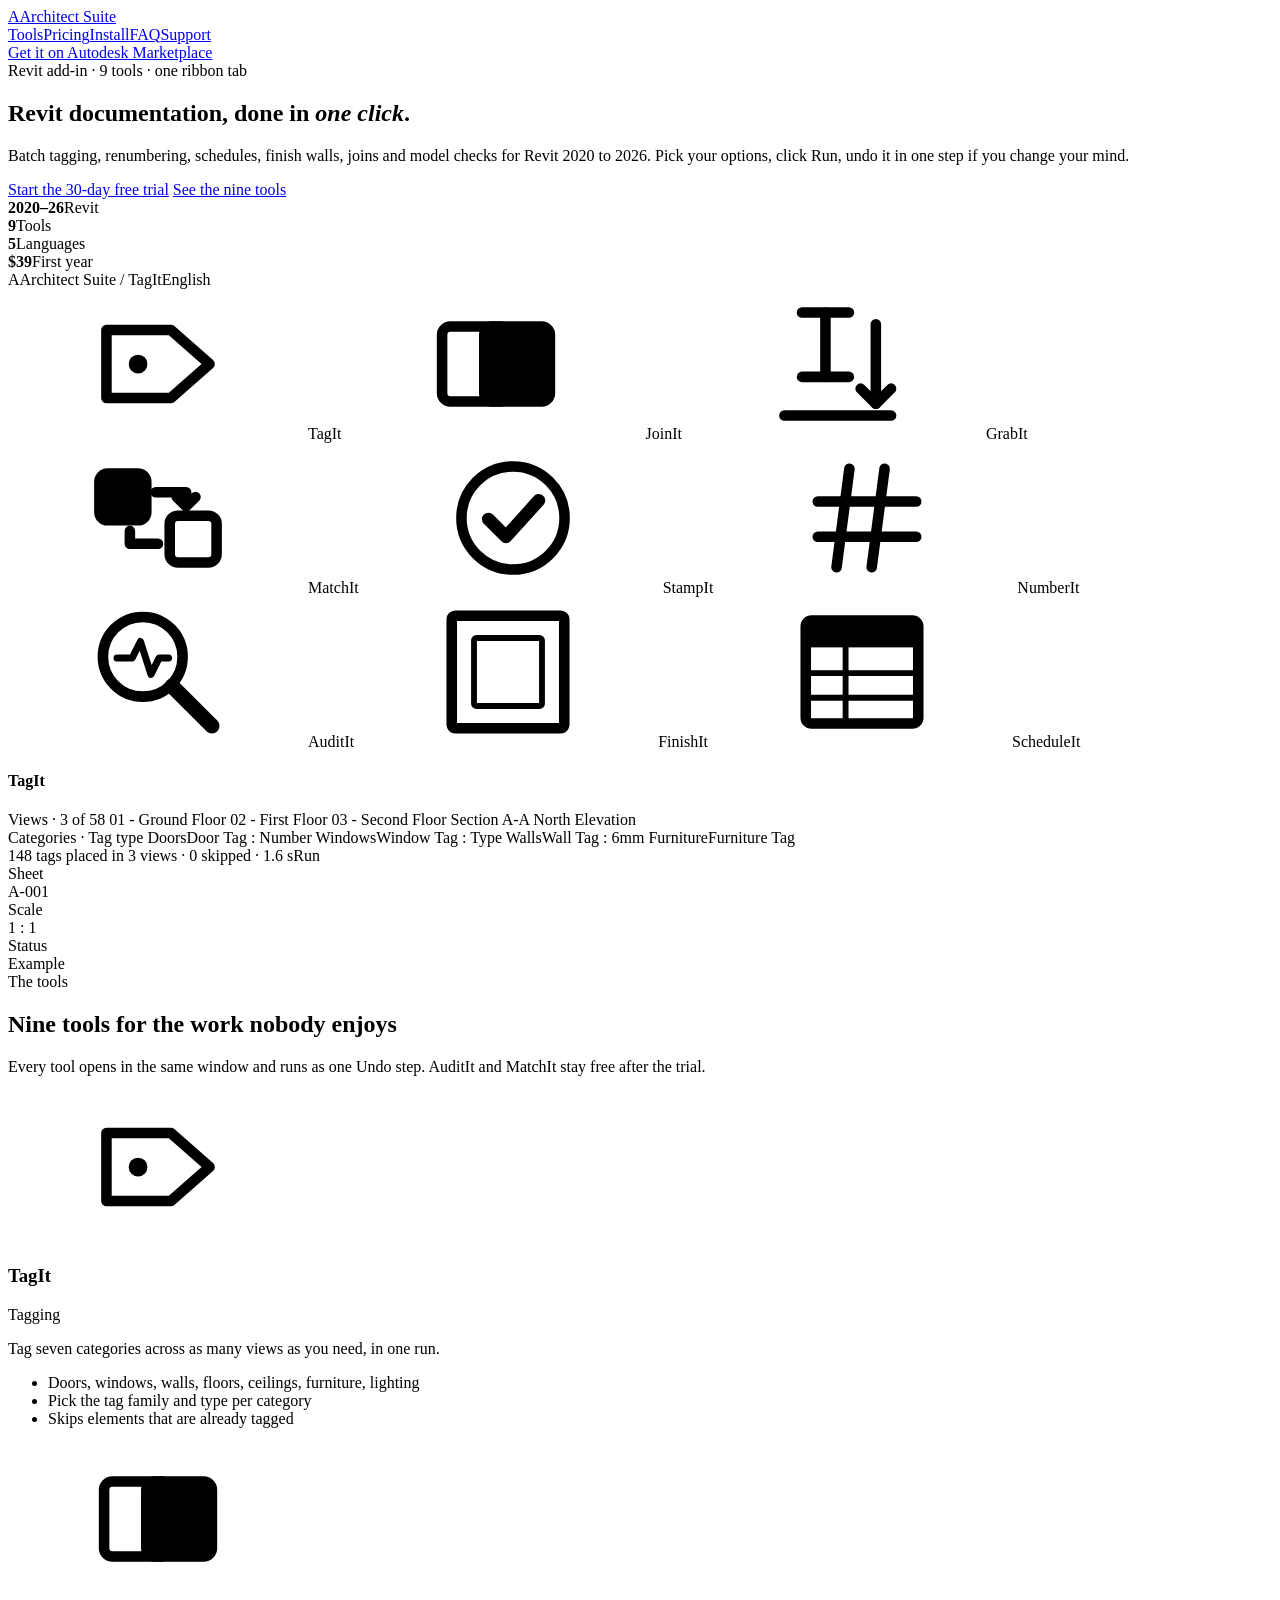
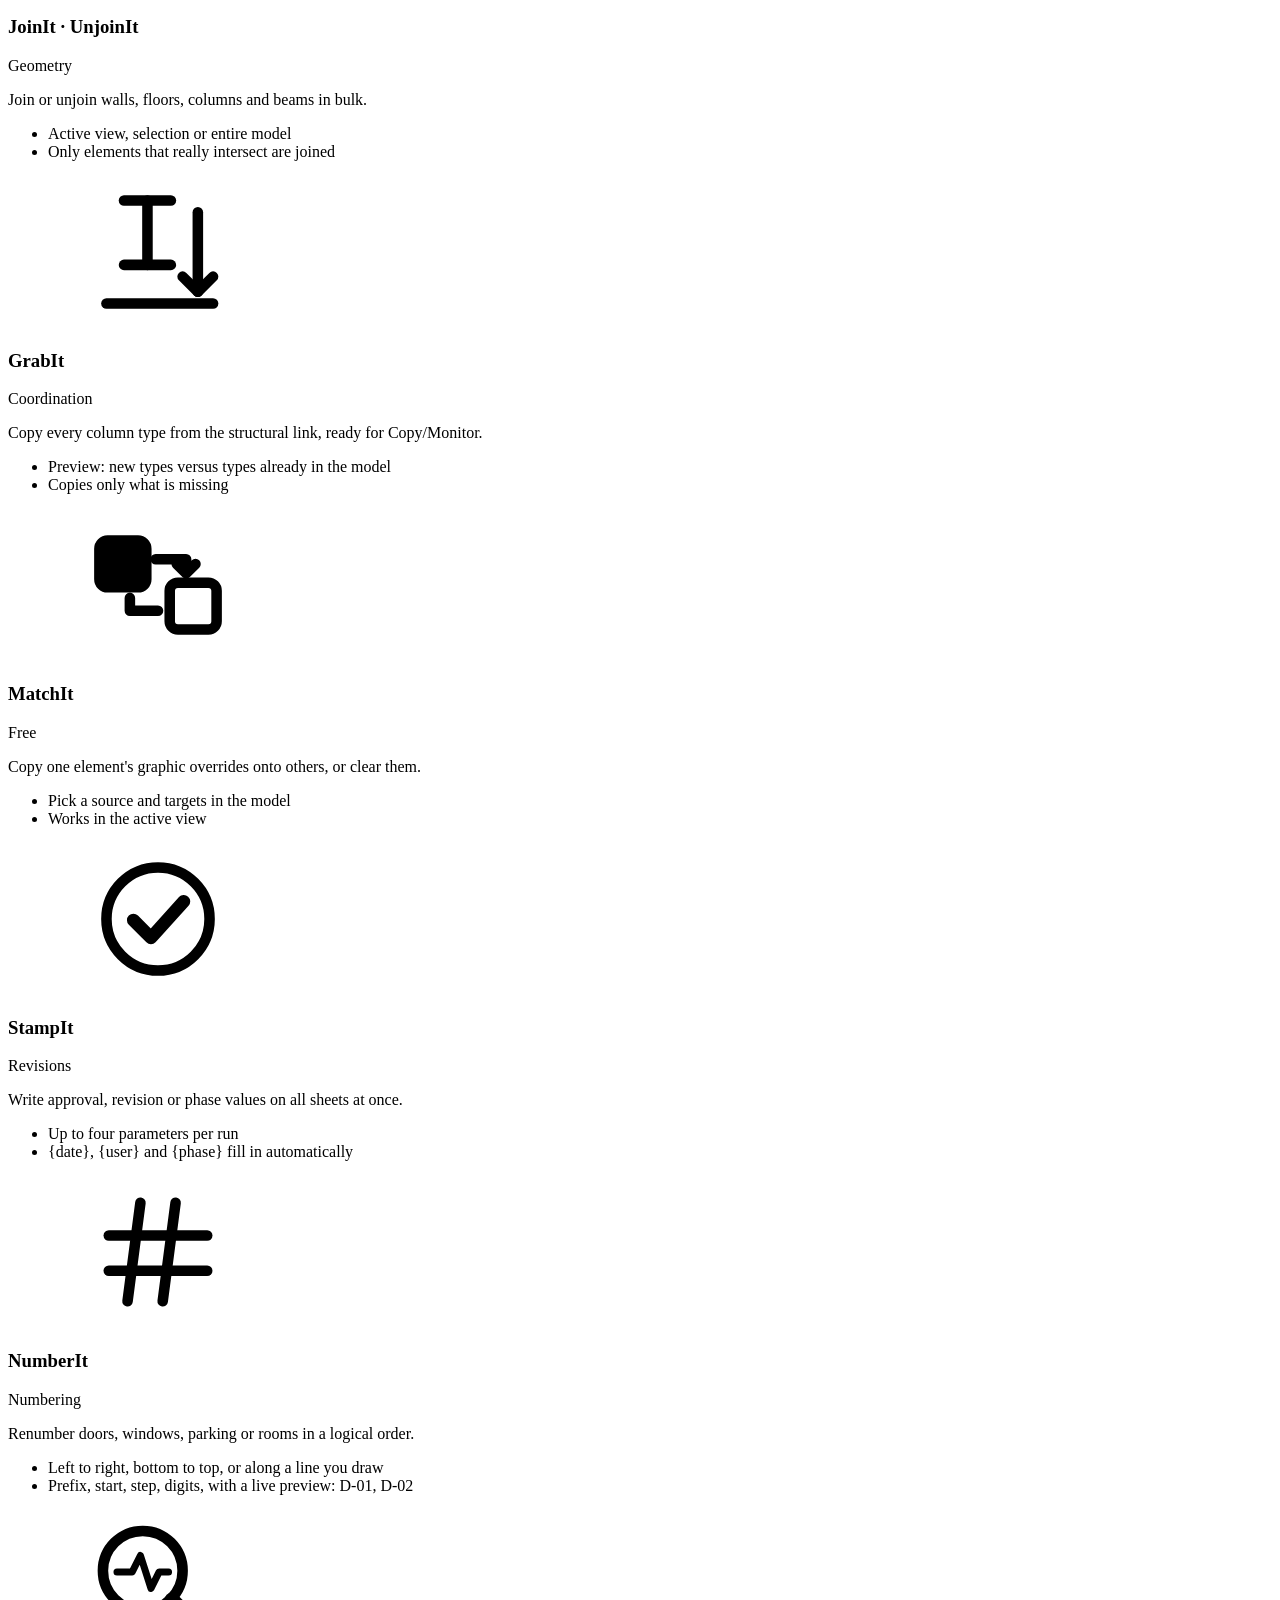
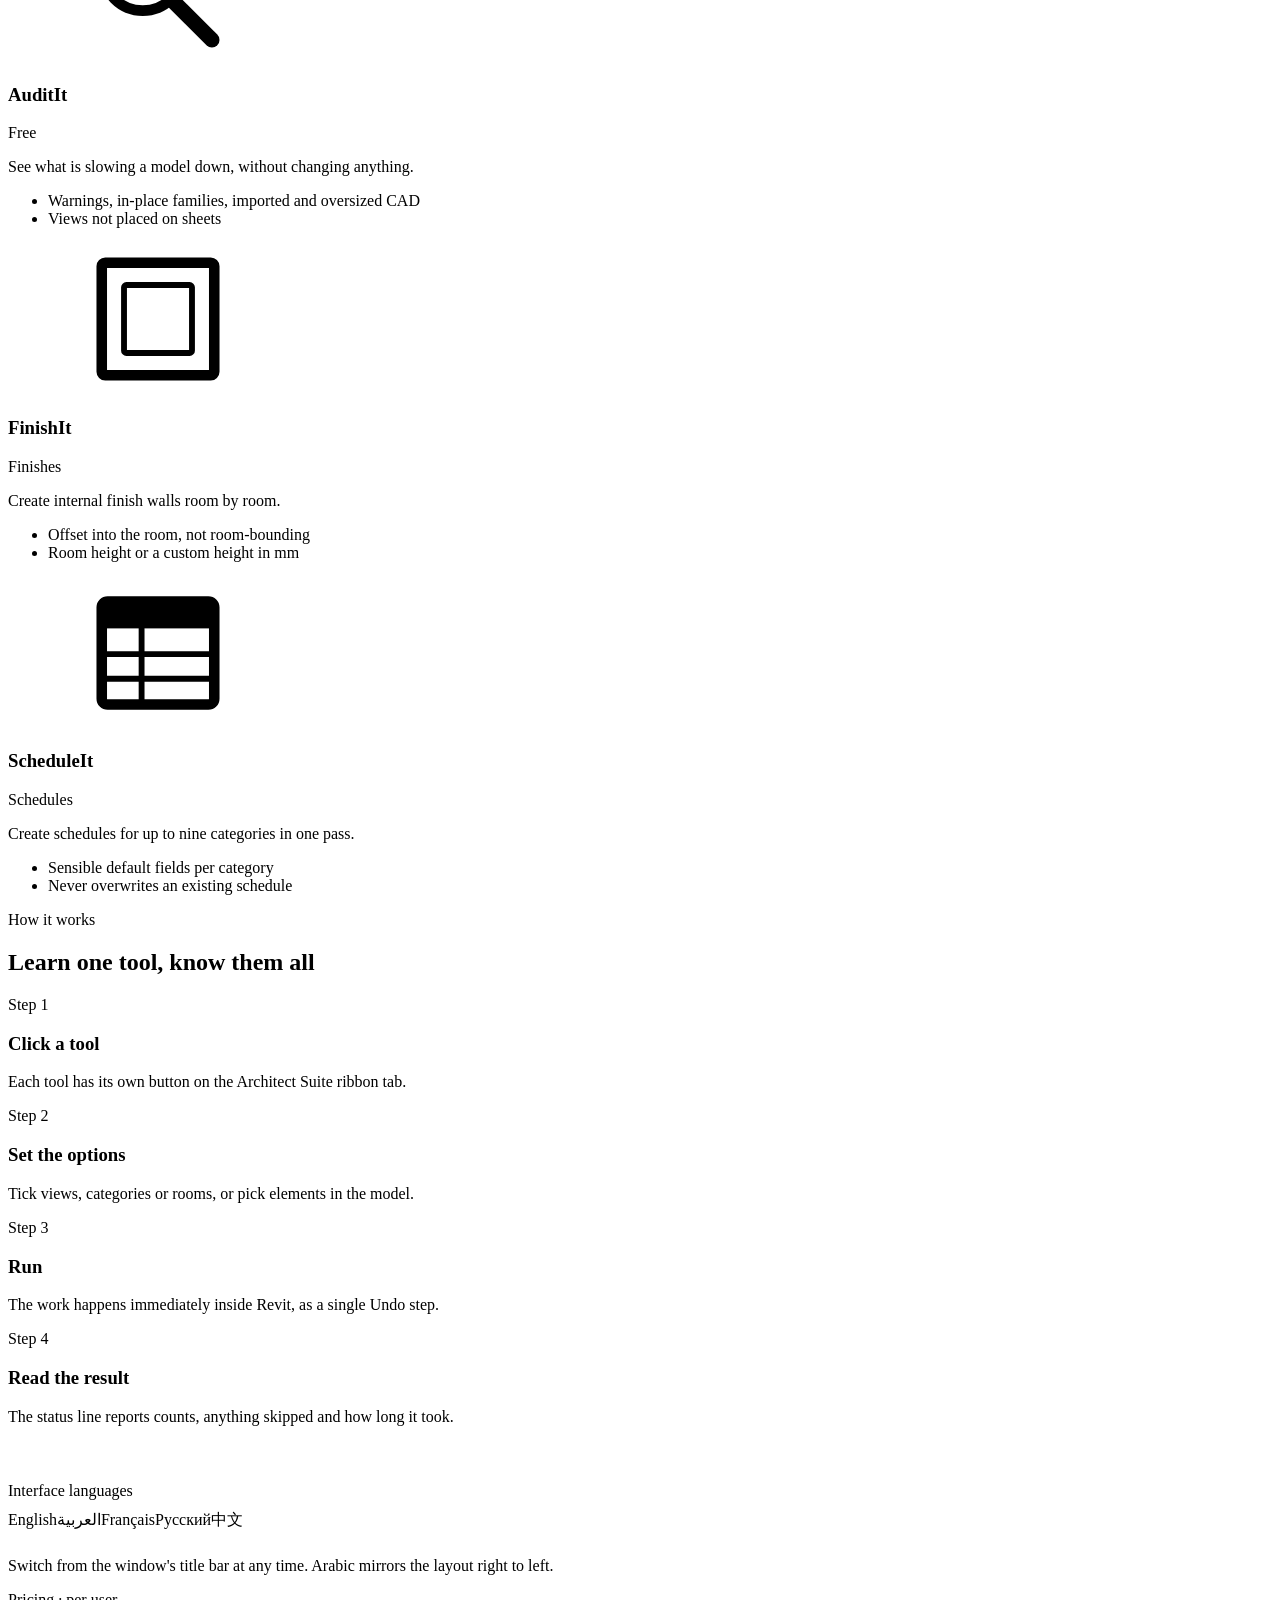
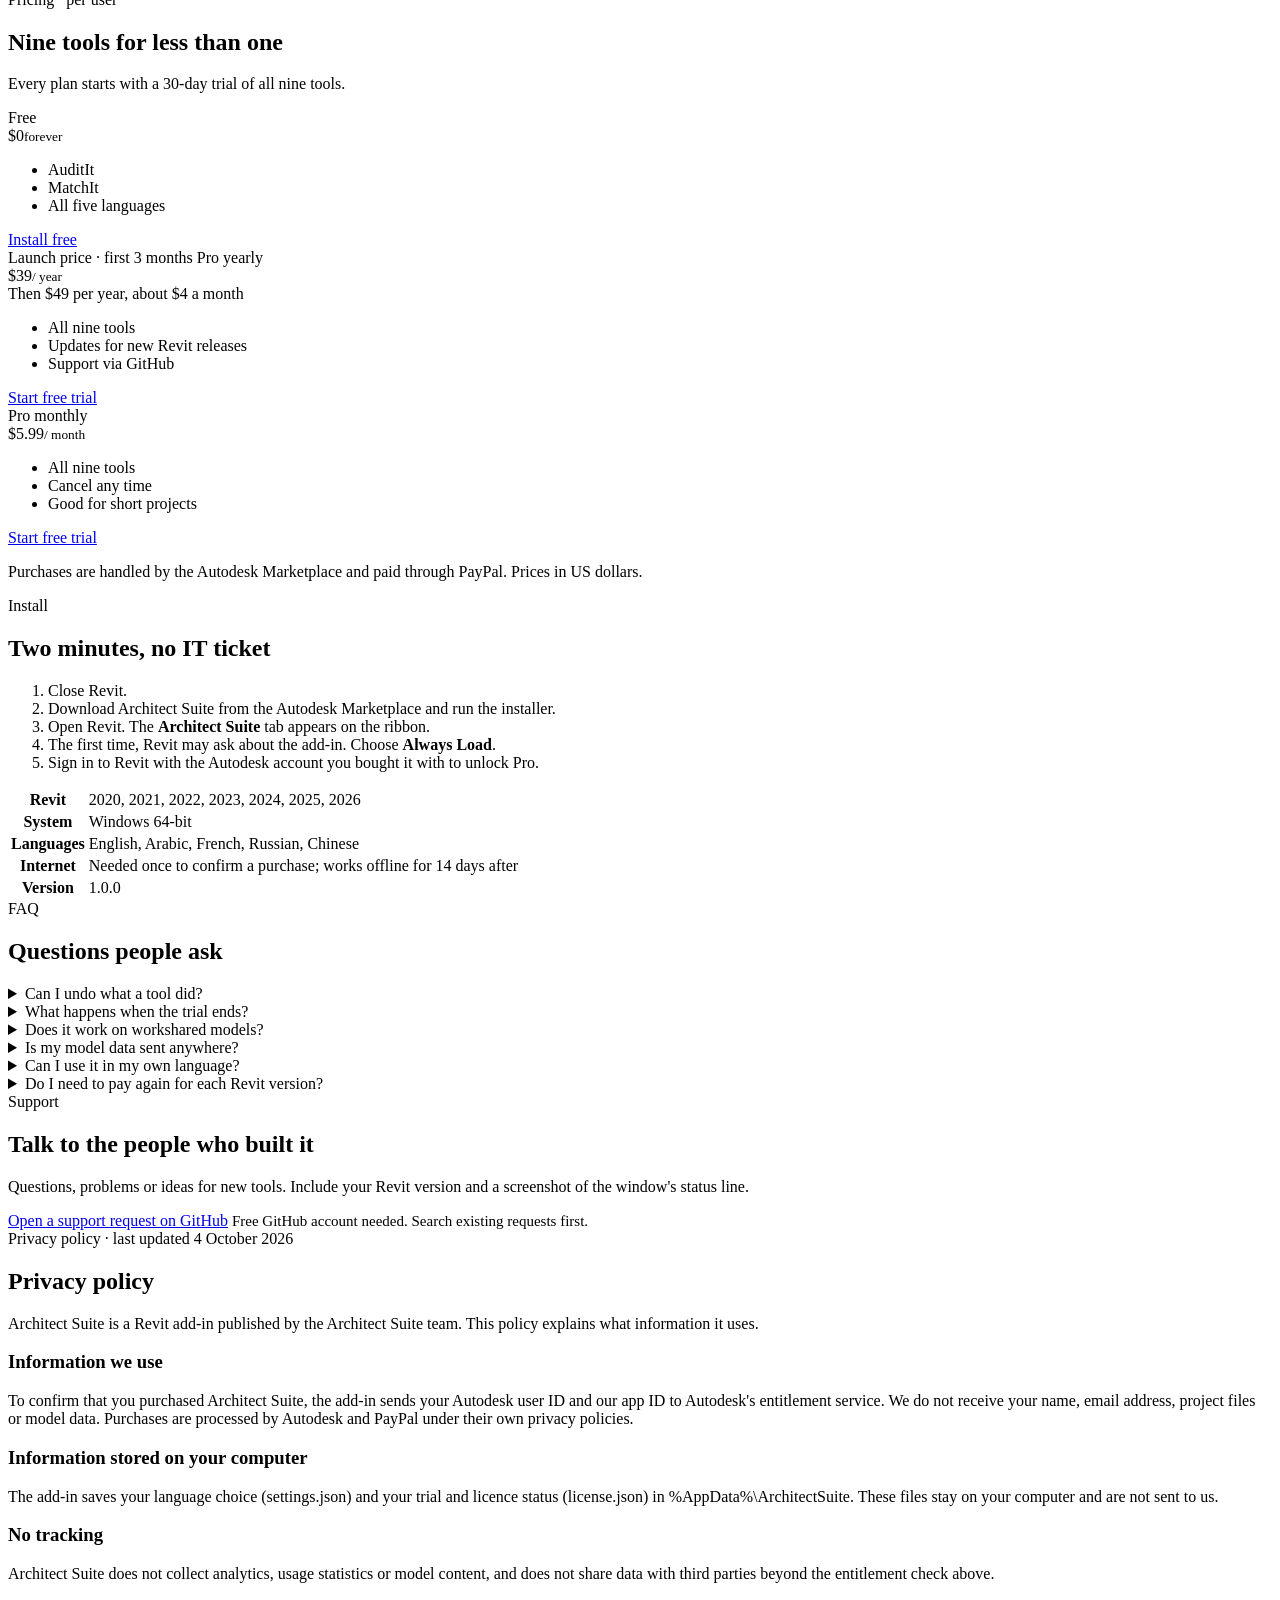
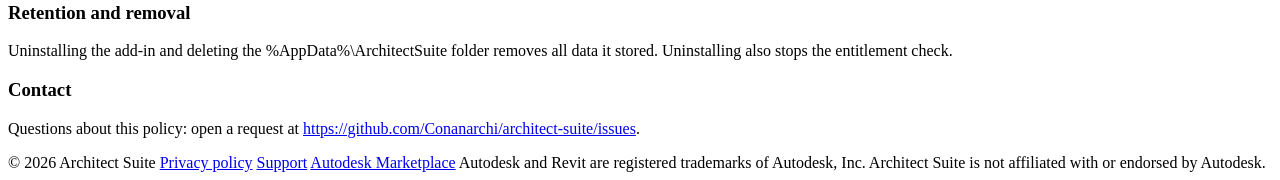
==== index.html @ 528cc403 "Add index.html for Architect Suite landing page This commit adds a new HTML file for the Architect S" ====
<!doctype html>
<html lang="en">
<head>
<meta charset="utf-8">
<meta name="viewport" content="width=device-width, initial-scale=1, viewport-fit=cover">
<meta name="description" content="Architect Suite: nine Revit productivity tools for tagging, numbering, schedules, finish walls, joins and model audit. Revit 2020-2026, five languages.">
<meta property="og:title" content="Architect Suite for Revit">
<meta property="og:description" content="Nine Revit tools, one ribbon tab. 30-day free trial on the Autodesk Marketplace.">
<meta property="og:url" content="https://conanarchi.github.io/architect-suite/">
<title>Architect Suite</title>
<link rel="preconnect" href="https://fonts.googleapis.com">
<link rel="preconnect" href="https://fonts.gstatic.com" crossorigin>
<link rel="stylesheet" href="https://fonts.googleapis.com/css2?family=Archivo:wdth,wght@100..125,500..800&family=Instrument+Sans:wght@400;500;600&family=IBM+Plex+Mono:wght@400;500&display=swap">
<link rel="stylesheet" href="style.css">
</head>
<body>
<svg width="0" height="0" style="position:absolute" aria-hidden="true"><symbol id="i-tagit" viewBox="0 0 256 256" fill="none" stroke="currentColor" stroke-linecap="round" stroke-linejoin="round"><polyline points="40,70 150,70 216,128 150,186 40,186 40,70" stroke-width="18"/><ellipse cx="94" cy="128" rx="16" ry="16" fill="currentColor" stroke="none"/></symbol><symbol id="i-joinit" viewBox="0 0 256 256" fill="none" stroke="currentColor" stroke-linecap="round" stroke-linejoin="round"><rect x="36" y="64" width="112" height="128" rx="14" stroke-width="18"/><rect x="108" y="64" width="112" height="128" rx="14" fill="currentColor" stroke-width="18"/></symbol><symbol id="i-grabit" viewBox="0 0 256 256" fill="none" stroke="currentColor" stroke-linecap="round" stroke-linejoin="round"><polyline points="70,40 150,40" stroke-width="18"/><polyline points="70,150 150,150" stroke-width="18"/><polyline points="110,40 110,150" stroke-width="18"/><polyline points="196,60 196,196" stroke-width="18"/><polyline points="170,170 196,196 222,170" stroke-width="18"/><polyline points="40,216 222,216" stroke-width="18"/></symbol><symbol id="i-matchit" viewBox="0 0 256 256" fill="none" stroke="currentColor" stroke-linecap="round" stroke-linejoin="round"><rect x="28" y="52" width="80" height="80" rx="14" fill="currentColor" stroke-width="18"/><rect x="148" y="124" width="80" height="80" rx="14" stroke-width="18"/><polyline points="80,150 80,172 128,172" stroke-width="18"/><polyline points="124,84 176,84 176,104" stroke-width="18"/><polyline points="160,92 176,108 192,92" stroke-width="18"/></symbol><symbol id="i-stampit" viewBox="0 0 256 256" fill="none" stroke="currentColor" stroke-linecap="round" stroke-linejoin="round"><ellipse cx="128" cy="128" rx="88" ry="88" stroke-width="18"/><polyline points="86,130 116,160 172,98" stroke-width="22"/></symbol><symbol id="i-numberit" viewBox="0 0 256 256" fill="none" stroke="currentColor" stroke-linecap="round" stroke-linejoin="round"><polyline points="98,44 76,212" stroke-width="18"/><polyline points="158,44 136,212" stroke-width="18"/><polyline points="44,100 212,100" stroke-width="18"/><polyline points="44,160 212,160" stroke-width="18"/></symbol><symbol id="i-auditit" viewBox="0 0 256 256" fill="none" stroke="currentColor" stroke-linecap="round" stroke-linejoin="round"><ellipse cx="102" cy="102" rx="68" ry="68" stroke-width="18"/><polyline points="152,152 220,220" stroke-width="26"/><polyline points="58,104 84,104 98,76 116,132 130,104 146,104" stroke-width="12"/></symbol><symbol id="i-finishit" viewBox="0 0 256 256" fill="none" stroke="currentColor" stroke-linecap="round" stroke-linejoin="round"><rect x="32" y="32" width="192" height="192" rx="6" stroke-width="18"/><rect x="70" y="70" width="116" height="116" rx="4" stroke-width="10"/></symbol><symbol id="i-scheduleit" viewBox="0 0 256 256" fill="none" stroke="currentColor" stroke-linecap="round" stroke-linejoin="round"><rect x="32" y="40" width="192" height="176" rx="10" stroke-width="18"/><rect x="32" y="40" width="192" height="46" fill="currentColor" stroke="none"/><polyline points="40,130 216,130" stroke-width="10"/><polyline points="40,172 216,172" stroke-width="10"/><polyline points="100,86 100,210" stroke-width="10"/></symbol></svg>
<header class="top">
  <div class="wrap">
    <a class="brand" href="#top"><span class="mark">A</span>Architect Suite</a>
    <nav class="links" aria-label="Sections">
      <a href="#tools">Tools</a><a href="#pricing">Pricing</a><a href="#install">Install</a><a href="#faq">FAQ</a><a href="#support">Support</a>
    </nav>
    <a class="btn primary small" href="https://marketplace.autodesk.com/" target="_blank" rel="noopener">Get it on Autodesk Marketplace</a>
  </div>
</header>
<main class="wrap" id="top">
  <section class="hero">
    <div class="hero-grid">
      <div class="copy">
        <span class="label">Revit add-in · 9 tools · one ribbon tab</span>
        <h1>Revit documentation, done in <em>one click</em>.</h1>
        <p class="lead">Batch tagging, renumbering, schedules, finish walls, joins and model checks for Revit 2020 to 2026. Pick your options, click Run, undo it in one step if you change your mind.</p>
        <div class="cta-row">
          <a class="btn primary" href="https://marketplace.autodesk.com/" target="_blank" rel="noopener">Start the 30-day free trial</a>
          <a class="btn" href="#tools">See the nine tools</a>
        </div>
        <div class="specs" aria-label="At a glance">
          <div><b>2020–26</b><span class="label">Revit</span></div>
          <div><b>9</b><span class="label">Tools</span></div>
          <div><b>5</b><span class="label">Languages</span></div>
          <div><b>$39</b><span class="label">First year</span></div>
        </div>
      </div>
      <div class="mock-frame" aria-label="The Architect Suite window, showing TagIt">
        <div class="mock" role="img" aria-label="Architect Suite window with TagIt open: views and categories ticked, tag types chosen, Run button">
          <div class="bar"><span class="m">A</span>Architect Suite <span class="crumb">/ TagIt</span><span class="lang">English</span></div>
          <div class="body">
            <div class="side">
              <span class="on"><svg class="ic" aria-hidden="true"><use href="#i-tagit"/></svg>TagIt</span>
              <span><svg class="ic" aria-hidden="true"><use href="#i-joinit"/></svg>JoinIt</span>
              <span><svg class="ic" aria-hidden="true"><use href="#i-grabit"/></svg>GrabIt</span>
              <span><svg class="ic" aria-hidden="true"><use href="#i-matchit"/></svg>MatchIt</span>
              <span><svg class="ic" aria-hidden="true"><use href="#i-stampit"/></svg>StampIt</span>
              <span><svg class="ic" aria-hidden="true"><use href="#i-numberit"/></svg>NumberIt</span>
              <span><svg class="ic" aria-hidden="true"><use href="#i-auditit"/></svg>AuditIt</span>
              <span><svg class="ic" aria-hidden="true"><use href="#i-finishit"/></svg>FinishIt</span>
              <span><svg class="ic" aria-hidden="true"><use href="#i-scheduleit"/></svg>ScheduleIt</span>
            </div>
            <div class="page">
              <h4>TagIt</h4>
              <div class="cols">
                <div class="card">
                  <span class="label">Views · 3 of 58</span>
                  <span class="cb"><i class="x"></i>01 - Ground Floor</span>
                  <span class="cb"><i class="x"></i>02 - First Floor</span>
                  <span class="cb"><i class="x"></i>03 - Second Floor</span>
                  <span class="cb"><i></i>Section A-A</span>
                  <span class="cb"><i></i>North Elevation</span>
                </div>
                <div class="card">
                  <span class="label">Categories · Tag type</span>
                  <span class="cb"><i class="x"></i>Doors<span class="dd">Door Tag : Number</span></span>
                  <span class="cb"><i class="x"></i>Windows<span class="dd">Window Tag : Type</span></span>
                  <span class="cb"><i></i>Walls<span class="dd">Wall Tag : 6mm</span></span>
                  <span class="cb"><i></i>Furniture<span class="dd">Furniture Tag</span></span>
                </div>
              </div>
            </div>
          </div>
          <div class="foot"><span class="dot"></span>148 tags placed in 3 views · 0 skipped · 1.6 s<span class="run">Run</span></div>
        </div>
        <div class="titleblock" aria-hidden="true">
          <div>Sheet</div><div>A-001</div>
          <div>Scale</div><div>1 : 1</div>
          <div>Status</div><div>Example</div>
        </div>
      </div>
    </div>
  </section>
  <section id="tools">
    <div class="sec-head">
      <span class="label">The tools</span>
      <h2>Nine tools for the work nobody enjoys</h2>
      <p class="lead">Every tool opens in the same window and runs as one Undo step. AuditIt and MatchIt stay free after the trial.</p>
    </div>
    <div class="tools">
      <article class="tool"><div class="head"><svg class="ic" aria-hidden="true"><use href="#i-tagit"/></svg><h3>TagIt</h3><span class="tag">Tagging</span></div>
        <p>Tag seven categories across as many views as you need, in one run.</p>
        <ul><li>Doors, windows, walls, floors, ceilings, furniture, lighting</li><li>Pick the tag family and type per category</li><li>Skips elements that are already tagged</li></ul></article>
      <article class="tool"><div class="head"><svg class="ic" aria-hidden="true"><use href="#i-joinit"/></svg><h3>JoinIt · UnjoinIt</h3><span class="tag">Geometry</span></div>
        <p>Join or unjoin walls, floors, columns and beams in bulk.</p>
        <ul><li>Active view, selection or entire model</li><li>Only elements that really intersect are joined</li></ul></article>
      <article class="tool"><div class="head"><svg class="ic" aria-hidden="true"><use href="#i-grabit"/></svg><h3>GrabIt</h3><span class="tag">Coordination</span></div>
        <p>Copy every column type from the structural link, ready for Copy/Monitor.</p>
        <ul><li>Preview: new types versus types already in the model</li><li>Copies only what is missing</li></ul></article>
      <article class="tool"><div class="head"><svg class="ic" aria-hidden="true"><use href="#i-matchit"/></svg><h3>MatchIt</h3><span class="tag free">Free</span></div>
        <p>Copy one element's graphic overrides onto others, or clear them.</p>
        <ul><li>Pick a source and targets in the model</li><li>Works in the active view</li></ul></article>
      <article class="tool"><div class="head"><svg class="ic" aria-hidden="true"><use href="#i-stampit"/></svg><h3>StampIt</h3><span class="tag">Revisions</span></div>
        <p>Write approval, revision or phase values on all sheets at once.</p>
        <ul><li>Up to four parameters per run</li><li>{date}, {user} and {phase} fill in automatically</li></ul></article>
      <article class="tool"><div class="head"><svg class="ic" aria-hidden="true"><use href="#i-numberit"/></svg><h3>NumberIt</h3><span class="tag">Numbering</span></div>
        <p>Renumber doors, windows, parking or rooms in a logical order.</p>
        <ul><li>Left to right, bottom to top, or along a line you draw</li><li>Prefix, start, step, digits, with a live preview: D-01, D-02</li></ul></article>
      <article class="tool"><div class="head"><svg class="ic" aria-hidden="true"><use href="#i-auditit"/></svg><h3>AuditIt</h3><span class="tag free">Free</span></div>
        <p>See what is slowing a model down, without changing anything.</p>
        <ul><li>Warnings, in-place families, imported and oversized CAD</li><li>Views not placed on sheets</li></ul></article>
      <article class="tool"><div class="head"><svg class="ic" aria-hidden="true"><use href="#i-finishit"/></svg><h3>FinishIt</h3><span class="tag">Finishes</span></div>
        <p>Create internal finish walls room by room.</p>
        <ul><li>Offset into the room, not room-bounding</li><li>Room height or a custom height in mm</li></ul></article>
      <article class="tool"><div class="head"><svg class="ic" aria-hidden="true"><use href="#i-scheduleit"/></svg><h3>ScheduleIt</h3><span class="tag">Schedules</span></div>
        <p>Create schedules for up to nine categories in one pass.</p>
        <ul><li>Sensible default fields per category</li><li>Never overwrites an existing schedule</li></ul></article>
    </div>
  </section>
  <section id="how">
    <div class="sec-head">
      <span class="label">How it works</span>
      <h2>Learn one tool, know them all</h2>
    </div>
    <div class="steps">
      <div class="step"><span class="n">Step 1</span><h3>Click a tool</h3><p>Each tool has its own button on the Architect Suite ribbon tab.</p></div>
      <div class="step"><span class="n">Step 2</span><h3>Set the options</h3><p>Tick views, categories or rooms, or pick elements in the model.</p></div>
      <div class="step"><span class="n">Step 3</span><h3>Run</h3><p>The work happens immediately inside Revit, as a single Undo step.</p></div>
      <div class="step"><span class="n">Step 4</span><h3>Read the result</h3><p>The status line reports counts, anything skipped and how long it took.</p></div>
    </div>
    <div style="margin-top:56px;display:flex;flex-direction:column;gap:10px">
      <span class="label">Interface languages</span>
      <div class="langs"><span>English</span><span lang="ar">العربية</span><span lang="fr">Français</span><span lang="ru">Русский</span><span lang="zh">中文</span></div>
      <p class="lead" style="font-size:16px">Switch from the window's title bar at any time. Arabic mirrors the layout right to left.</p>
    </div>
  </section>
  <section id="pricing">
    <div class="sec-head">
      <span class="label">Pricing · per user</span>
      <h2>Nine tools for less than one</h2>
      <p class="lead">Every plan starts with a 30-day trial of all nine tools.</p>
    </div>
    <div class="plans">
      <div class="plan">
        <span class="label">Free</span>
        <div class="price">$0<small>forever</small></div>
        <ul><li>AuditIt</li><li>MatchIt</li><li>All five languages</li></ul>
        <a class="btn" href="https://marketplace.autodesk.com/" target="_blank" rel="noopener">Install free</a>
      </div>
      <div class="plan best">
        <span class="pill">Launch price · first 3 months</span>
        <span class="label">Pro yearly</span>
        <div class="price">$39<small>/ year</small></div>
        <span class="was">Then $49 per year, about $4 a month</span>
        <ul><li>All nine tools</li><li>Updates for new Revit releases</li><li>Support via GitHub</li></ul>
        <a class="btn primary" href="https://marketplace.autodesk.com/" target="_blank" rel="noopener">Start free trial</a>
      </div>
      <div class="plan">
        <span class="label">Pro monthly</span>
        <div class="price">$5.99<small>/ month</small></div>
        <ul><li>All nine tools</li><li>Cancel any time</li><li>Good for short projects</li></ul>
        <a class="btn" href="https://marketplace.autodesk.com/" target="_blank" rel="noopener">Start free trial</a>
      </div>
    </div>
    <p class="trialnote">Purchases are handled by the Autodesk Marketplace and paid through PayPal. Prices in US dollars.</p>
  </section>
  <section id="install">
    <div class="sec-head">
      <span class="label">Install</span>
      <h2>Two minutes, no IT ticket</h2>
    </div>
    <div class="install">
      <ol>
        <li>Close Revit.</li>
        <li>Download Architect Suite from the Autodesk Marketplace and run the installer.</li>
        <li>Open Revit. The <b>Architect Suite</b> tab appears on the ribbon.</li>
        <li>The first time, Revit may ask about the add-in. Choose <b>Always Load</b>.</li>
        <li>Sign in to Revit with the Autodesk account you bought it with to unlock Pro.</li>
      </ol>
      <div class="req">
        <table>
          <tr><th>Revit</th><td>2020, 2021, 2022, 2023, 2024, 2025, 2026</td></tr>
          <tr><th>System</th><td>Windows 64-bit</td></tr>
          <tr><th>Languages</th><td>English, Arabic, French, Russian, Chinese</td></tr>
          <tr><th>Internet</th><td>Needed once to confirm a purchase; works offline for 14 days after</td></tr>
          <tr><th>Version</th><td>1.0.0</td></tr>
        </table>
      </div>
    </div>
  </section>
  <section id="faq">
    <div class="sec-head">
      <span class="label">FAQ</span>
      <h2>Questions people ask</h2>
    </div>
    <div class="faq">
      <details><summary>Can I undo what a tool did?</summary><p>Yes. Every run is a single Revit Undo step, named after the tool. Press Ctrl+Z once to revert the whole run.</p></details>
      <details><summary>What happens when the trial ends?</summary><p>AuditIt and MatchIt keep working for free. The other seven tools show a short message with a link to buy Pro. Nothing in your models is affected.</p></details>
      <details><summary>Does it work on workshared models?</summary><p>Yes, like any other edit. Make sure the elements are not borrowed by someone else, then sync as usual.</p></details>
      <details><summary>Is my model data sent anywhere?</summary><p>No. The only thing sent is your Autodesk user ID, to Autodesk, to confirm your purchase. See the <a href="privacy.html">privacy policy</a>.</p></details>
      <details><summary>Can I use it in my own language?</summary><p>The interface is available in English, Arabic, French, Russian and Chinese. It works with any Revit interface language.</p></details>
      <details><summary>Do I need to pay again for each Revit version?</summary><p>No. One licence covers every supported Revit version on your computer, including new releases while your subscription is active.</p></details>
    </div>
  </section>
  <section id="support">
    <div class="sec-head">
      <span class="label">Support</span>
      <h2>Talk to the people who built it</h2>
      <p class="lead">Questions, problems or ideas for new tools. Include your Revit version and a screenshot of the window's status line.</p>
    </div>
    <div class="support">
      <a class="btn primary" href="https://github.com/Conanarchi/architect-suite/issues" target="_blank" rel="noopener">Open a support request on GitHub</a>
      <span class="lead" style="font-size:15px">Free GitHub account needed. Search existing requests first.</span>
    </div>
  </section>
  <section id="privacy">
    <div class="sec-head">
      <span class="label">Privacy policy · last updated 4 October 2026</span>
      <h2>Privacy policy</h2>
    </div>
    <div class="policy">
      <p>Architect Suite is a Revit add-in published by the Architect Suite team. This policy explains what information it uses.</p>
      <h3>Information we use</h3>
      <p>To confirm that you purchased Architect Suite, the add-in sends your Autodesk user ID and our app ID to Autodesk's entitlement service. We do not receive your name, email address, project files or model data. Purchases are processed by Autodesk and PayPal under their own privacy policies.</p>
      <h3>Information stored on your computer</h3>
      <p>The add-in saves your language choice (settings.json) and your trial and licence status (license.json) in %AppData%\ArchitectSuite. These files stay on your computer and are not sent to us.</p>
      <h3>No tracking</h3>
      <p>Architect Suite does not collect analytics, usage statistics or model content, and does not share data with third parties beyond the entitlement check above.</p>
      <h3>Retention and removal</h3>
      <p>Uninstalling the add-in and deleting the %AppData%\ArchitectSuite folder removes all data it stored. Uninstalling also stops the entitlement check.</p>
      <h3>Contact</h3>
      <p>Questions about this policy: open a request at <a href="https://github.com/Conanarchi/architect-suite/issues">https://github.com/Conanarchi/architect-suite/issues</a>.</p>
    </div>
  </section>
</main>
<footer>
  <div class="wrap">
    <span>© 2026 Architect Suite</span>
    <a href="privacy.html">Privacy policy</a>
    <a href="#support">Support</a>
    <a href="https://marketplace.autodesk.com/" target="_blank" rel="noopener">Autodesk Marketplace</a>
    <span class="tm">Autodesk and Revit are registered trademarks of Autodesk, Inc. Architect Suite is not affiliated with or endorsed by Autodesk.</span>
  </div>
</footer>
</body>
</html>
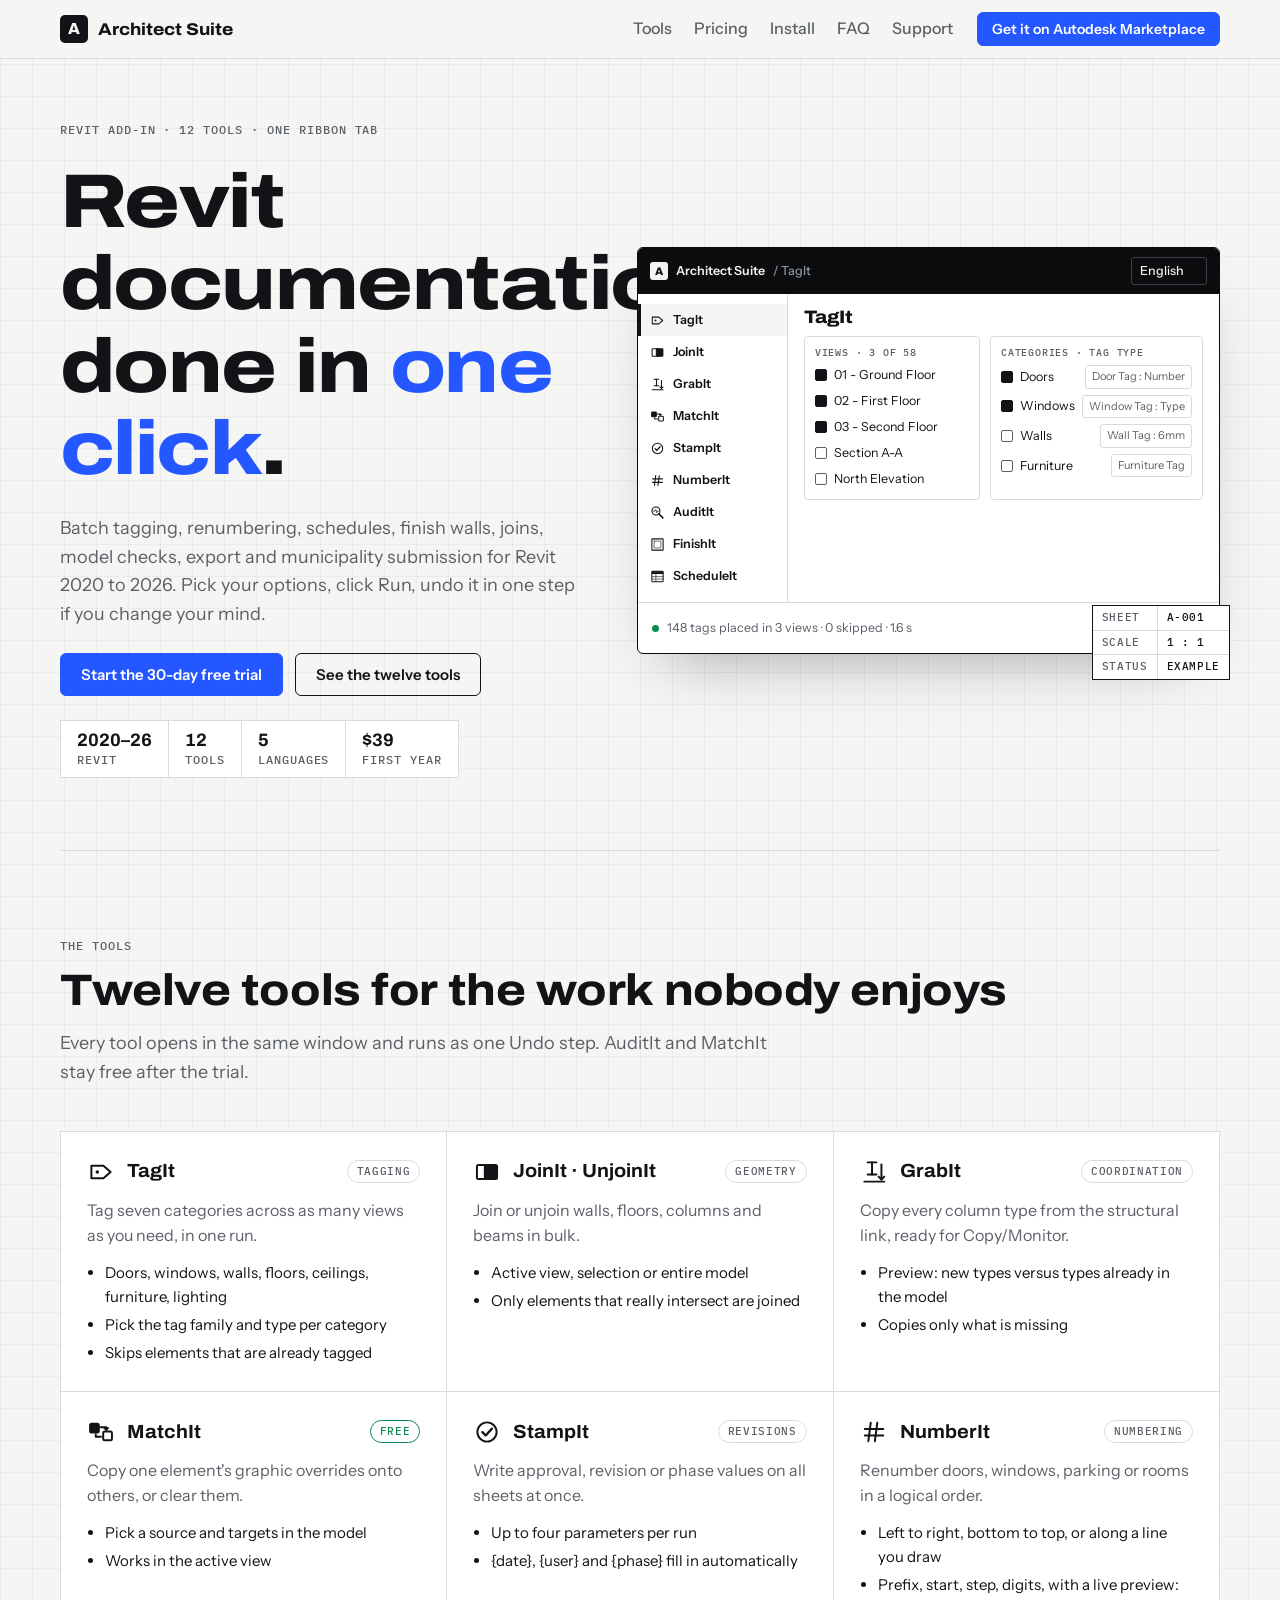
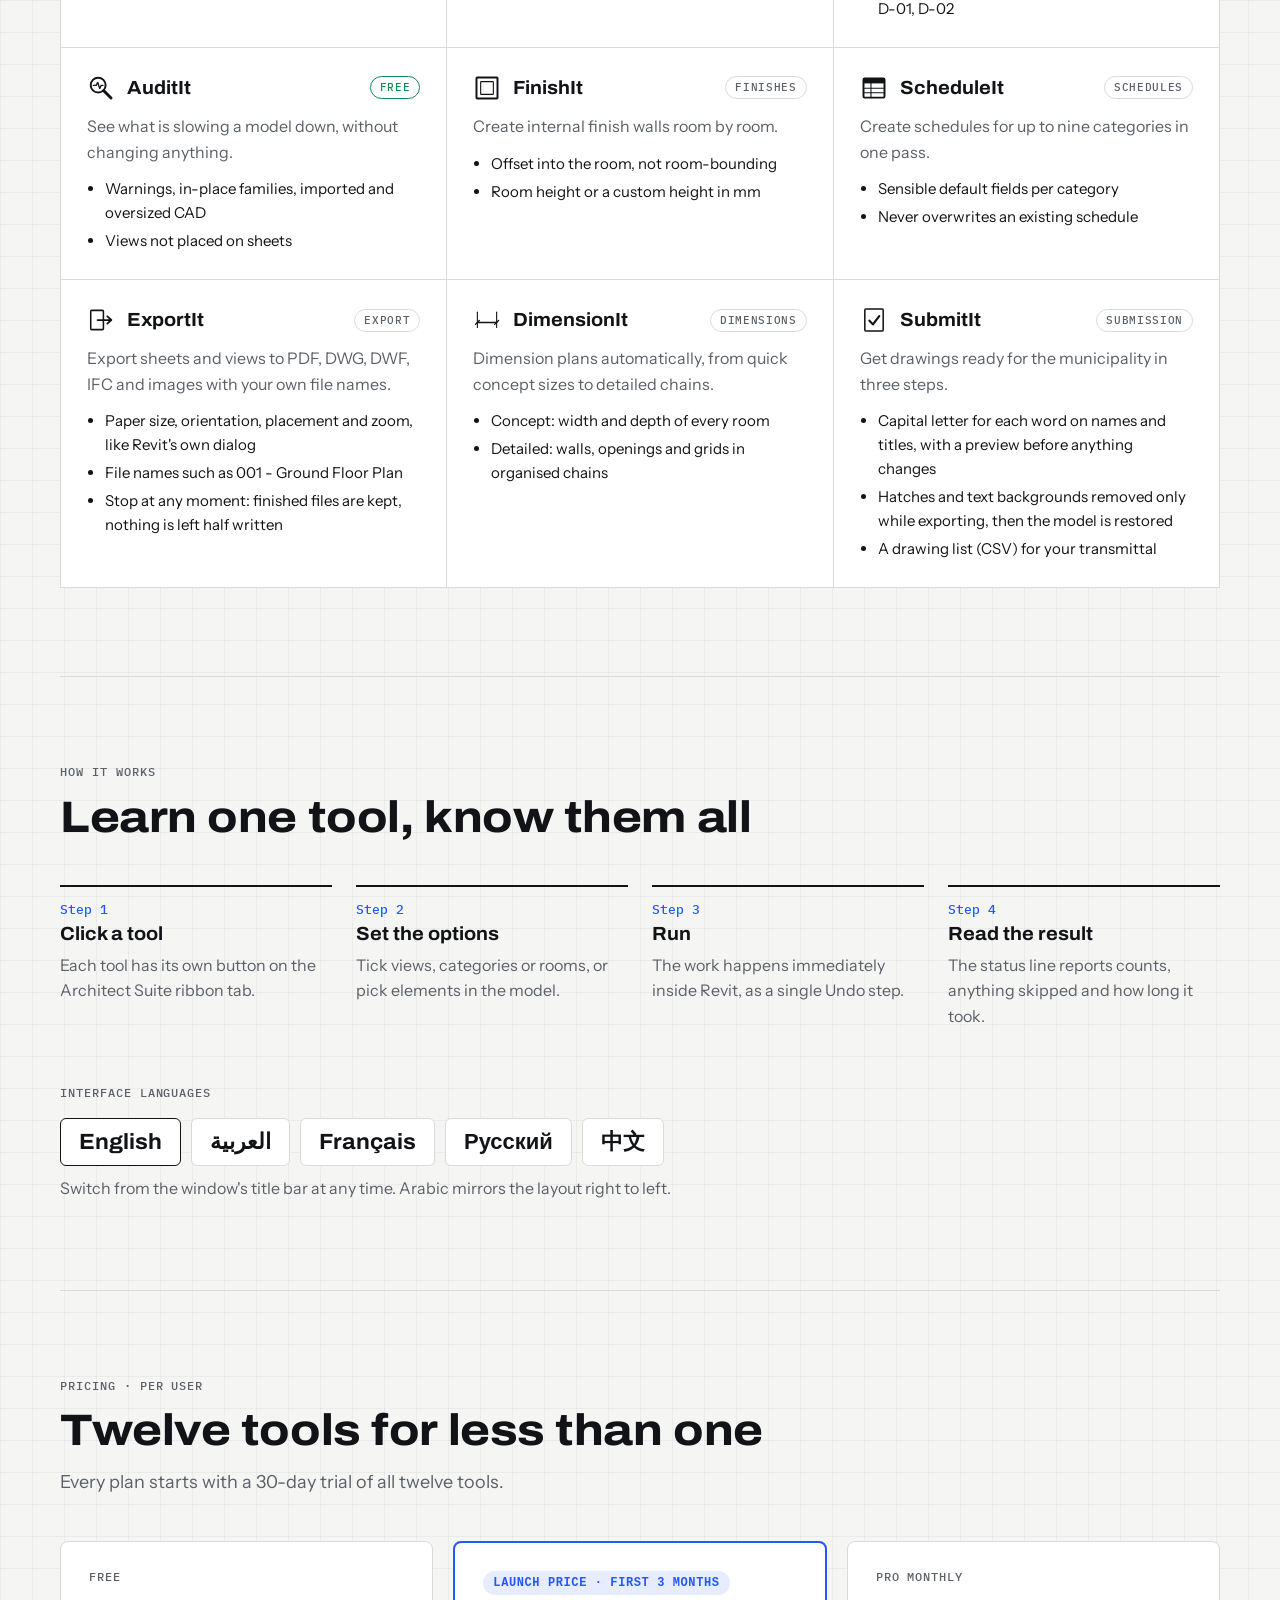
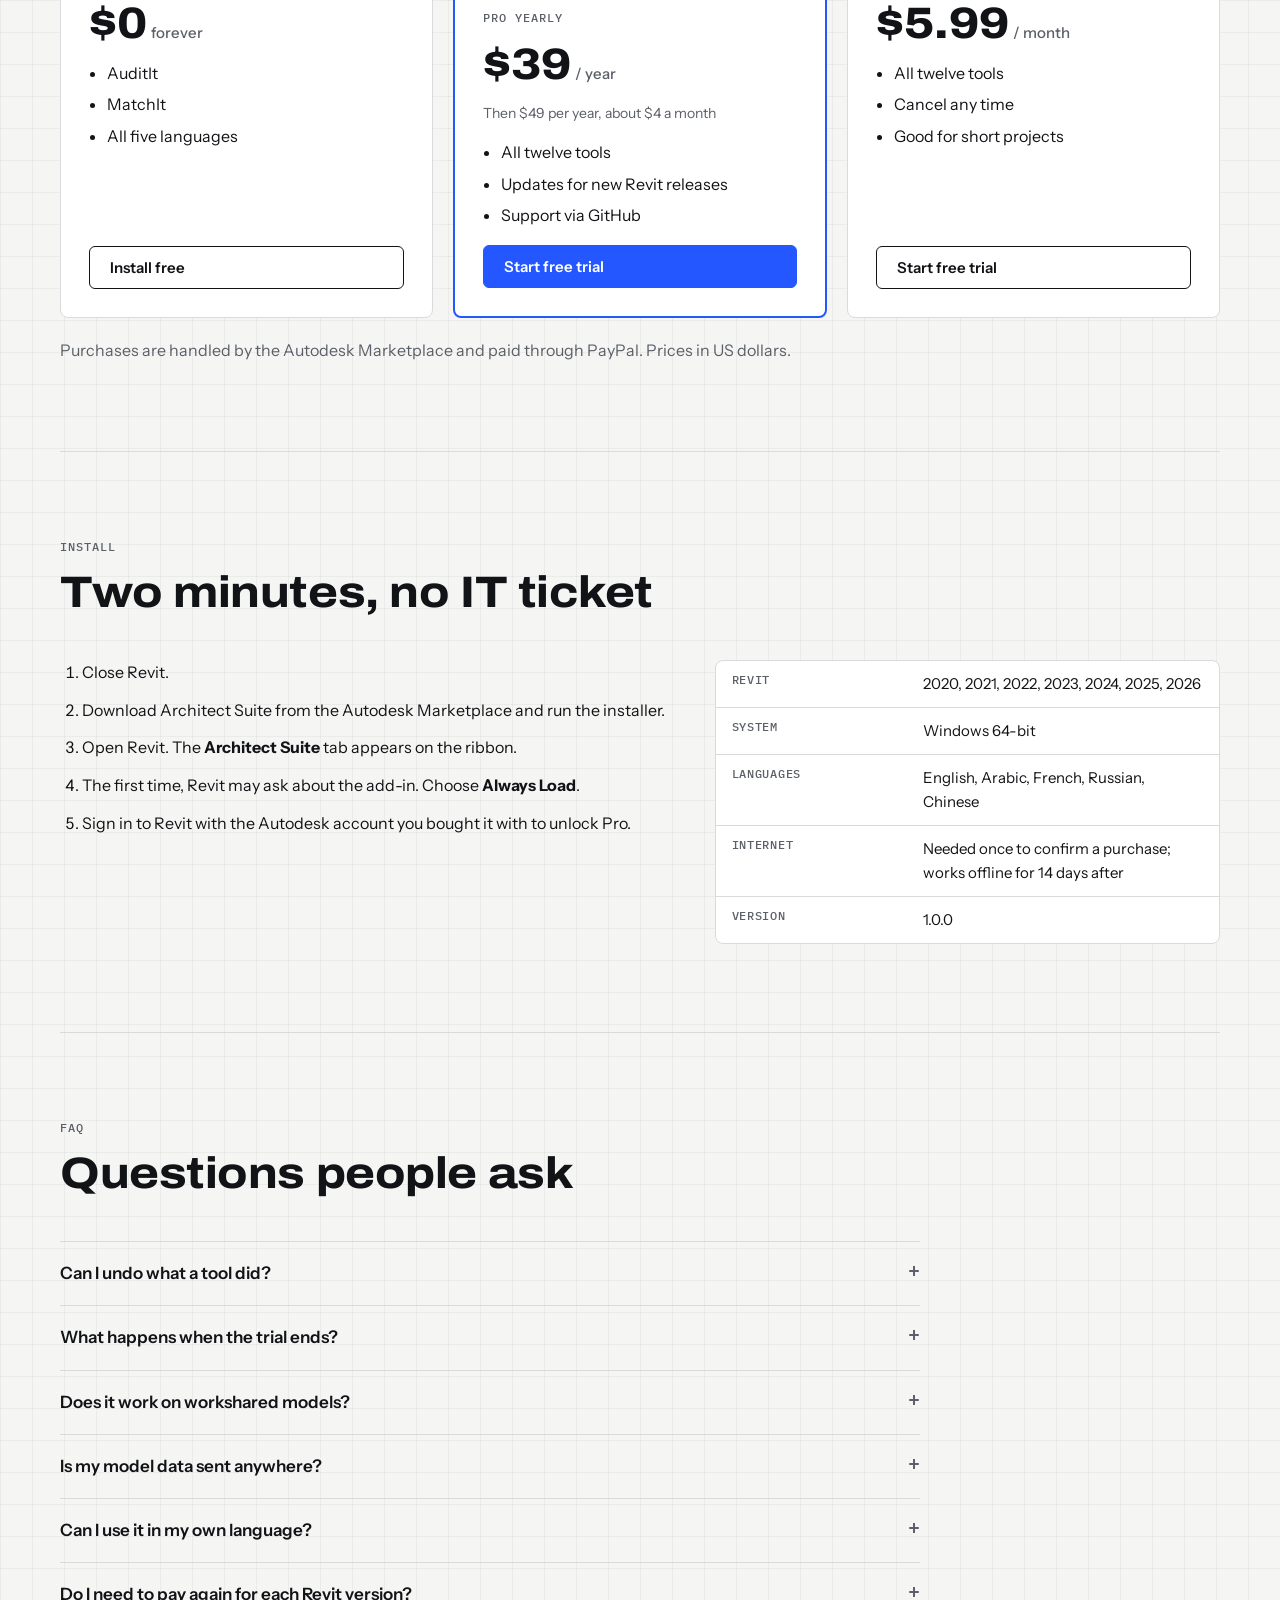
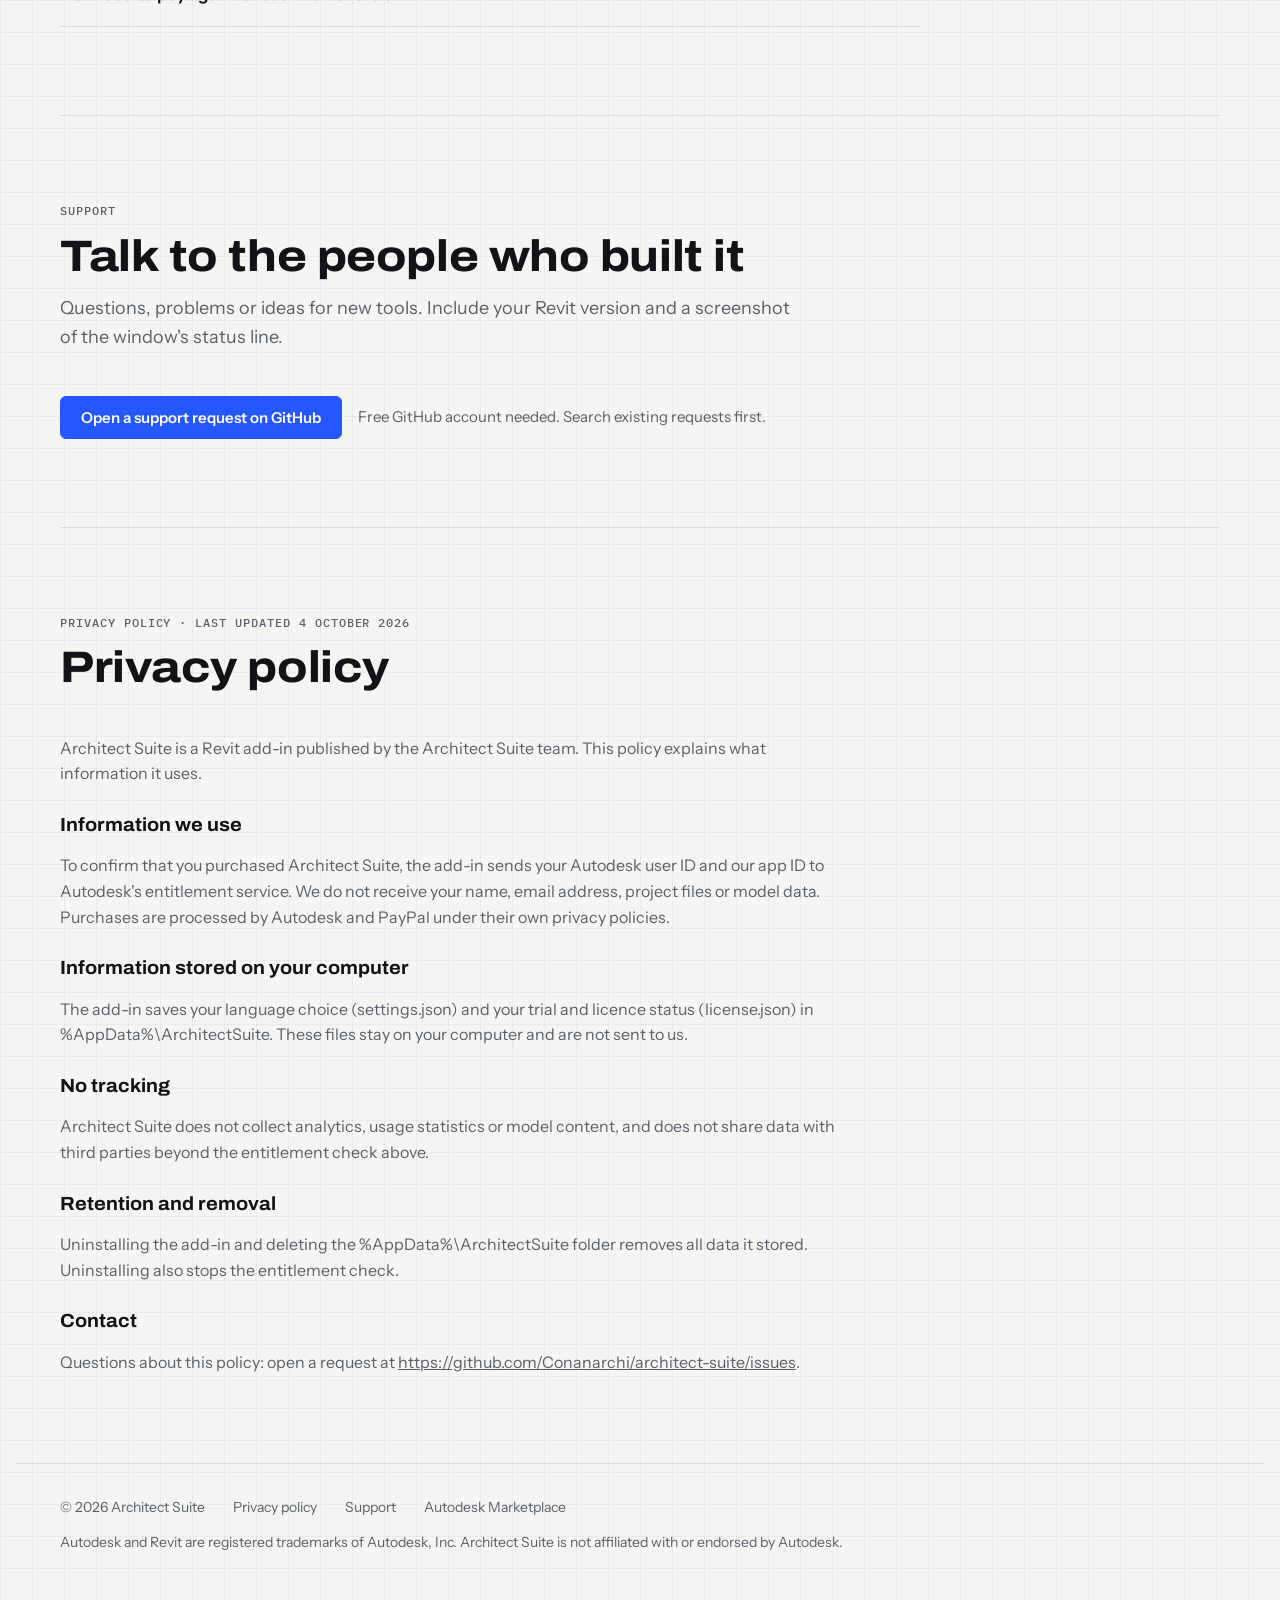
==== commit ef7d202d: "Website: twelve tools (add ExportIt, DimensionIt, SubmitIt) Co-Authored-By: Claude Sonnet 5.5 <norep" ====
--- a/index.html
+++ b/index.html
@@ -3,9 +3,9 @@
 <head>
 <meta charset="utf-8">
 <meta name="viewport" content="width=device-width, initial-scale=1, viewport-fit=cover">
-<meta name="description" content="Architect Suite: nine Revit productivity tools for tagging, numbering, schedules, finish walls, joins and model audit. Revit 2020-2026, five languages.">
+<meta name="description" content="Architect Suite: twelve Revit productivity tools for tagging, numbering, schedules, finish walls, joins, model audit, export and municipality submission. Revit 2020-2026, five languages.">
 <meta property="og:title" content="Architect Suite for Revit">
-<meta property="og:description" content="Nine Revit tools, one ribbon tab. 30-day free trial on the Autodesk Marketplace.">
+<meta property="og:description" content="Twelve Revit tools, one ribbon tab. 30-day free trial on the Autodesk Marketplace.">
 <meta property="og:url" content="https://conanarchi.github.io/architect-suite/">
 <title>Architect Suite</title>
 <link rel="preconnect" href="https://fonts.googleapis.com">
@@ -14,7 +14,7 @@
 <link rel="stylesheet" href="style.css">
 </head>
 <body>
-<svg width="0" height="0" style="position:absolute" aria-hidden="true"><symbol id="i-tagit" viewBox="0 0 256 256" fill="none" stroke="currentColor" stroke-linecap="round" stroke-linejoin="round"><polyline points="40,70 150,70 216,128 150,186 40,186 40,70" stroke-width="18"/><ellipse cx="94" cy="128" rx="16" ry="16" fill="currentColor" stroke="none"/></symbol><symbol id="i-joinit" viewBox="0 0 256 256" fill="none" stroke="currentColor" stroke-linecap="round" stroke-linejoin="round"><rect x="36" y="64" width="112" height="128" rx="14" stroke-width="18"/><rect x="108" y="64" width="112" height="128" rx="14" fill="currentColor" stroke-width="18"/></symbol><symbol id="i-grabit" viewBox="0 0 256 256" fill="none" stroke="currentColor" stroke-linecap="round" stroke-linejoin="round"><polyline points="70,40 150,40" stroke-width="18"/><polyline points="70,150 150,150" stroke-width="18"/><polyline points="110,40 110,150" stroke-width="18"/><polyline points="196,60 196,196" stroke-width="18"/><polyline points="170,170 196,196 222,170" stroke-width="18"/><polyline points="40,216 222,216" stroke-width="18"/></symbol><symbol id="i-matchit" viewBox="0 0 256 256" fill="none" stroke="currentColor" stroke-linecap="round" stroke-linejoin="round"><rect x="28" y="52" width="80" height="80" rx="14" fill="currentColor" stroke-width="18"/><rect x="148" y="124" width="80" height="80" rx="14" stroke-width="18"/><polyline points="80,150 80,172 128,172" stroke-width="18"/><polyline points="124,84 176,84 176,104" stroke-width="18"/><polyline points="160,92 176,108 192,92" stroke-width="18"/></symbol><symbol id="i-stampit" viewBox="0 0 256 256" fill="none" stroke="currentColor" stroke-linecap="round" stroke-linejoin="round"><ellipse cx="128" cy="128" rx="88" ry="88" stroke-width="18"/><polyline points="86,130 116,160 172,98" stroke-width="22"/></symbol><symbol id="i-numberit" viewBox="0 0 256 256" fill="none" stroke="currentColor" stroke-linecap="round" stroke-linejoin="round"><polyline points="98,44 76,212" stroke-width="18"/><polyline points="158,44 136,212" stroke-width="18"/><polyline points="44,100 212,100" stroke-width="18"/><polyline points="44,160 212,160" stroke-width="18"/></symbol><symbol id="i-auditit" viewBox="0 0 256 256" fill="none" stroke="currentColor" stroke-linecap="round" stroke-linejoin="round"><ellipse cx="102" cy="102" rx="68" ry="68" stroke-width="18"/><polyline points="152,152 220,220" stroke-width="26"/><polyline points="58,104 84,104 98,76 116,132 130,104 146,104" stroke-width="12"/></symbol><symbol id="i-finishit" viewBox="0 0 256 256" fill="none" stroke="currentColor" stroke-linecap="round" stroke-linejoin="round"><rect x="32" y="32" width="192" height="192" rx="6" stroke-width="18"/><rect x="70" y="70" width="116" height="116" rx="4" stroke-width="10"/></symbol><symbol id="i-scheduleit" viewBox="0 0 256 256" fill="none" stroke="currentColor" stroke-linecap="round" stroke-linejoin="round"><rect x="32" y="40" width="192" height="176" rx="10" stroke-width="18"/><rect x="32" y="40" width="192" height="46" fill="currentColor" stroke="none"/><polyline points="40,130 216,130" stroke-width="10"/><polyline points="40,172 216,172" stroke-width="10"/><polyline points="100,86 100,210" stroke-width="10"/></symbol></svg>
+<svg width="0" height="0" style="position:absolute" aria-hidden="true"><symbol id="i-tagit" viewBox="0 0 256 256" fill="none" stroke="currentColor" stroke-linecap="round" stroke-linejoin="round"><polyline points="40,70 150,70 216,128 150,186 40,186 40,70" stroke-width="18"/><ellipse cx="94" cy="128" rx="16" ry="16" fill="currentColor" stroke="none"/></symbol><symbol id="i-joinit" viewBox="0 0 256 256" fill="none" stroke="currentColor" stroke-linecap="round" stroke-linejoin="round"><rect x="36" y="64" width="112" height="128" rx="14" stroke-width="18"/><rect x="108" y="64" width="112" height="128" rx="14" fill="currentColor" stroke-width="18"/></symbol><symbol id="i-grabit" viewBox="0 0 256 256" fill="none" stroke="currentColor" stroke-linecap="round" stroke-linejoin="round"><polyline points="70,40 150,40" stroke-width="18"/><polyline points="70,150 150,150" stroke-width="18"/><polyline points="110,40 110,150" stroke-width="18"/><polyline points="196,60 196,196" stroke-width="18"/><polyline points="170,170 196,196 222,170" stroke-width="18"/><polyline points="40,216 222,216" stroke-width="18"/></symbol><symbol id="i-matchit" viewBox="0 0 256 256" fill="none" stroke="currentColor" stroke-linecap="round" stroke-linejoin="round"><rect x="28" y="52" width="80" height="80" rx="14" fill="currentColor" stroke-width="18"/><rect x="148" y="124" width="80" height="80" rx="14" stroke-width="18"/><polyline points="80,150 80,172 128,172" stroke-width="18"/><polyline points="124,84 176,84 176,104" stroke-width="18"/><polyline points="160,92 176,108 192,92" stroke-width="18"/></symbol><symbol id="i-stampit" viewBox="0 0 256 256" fill="none" stroke="currentColor" stroke-linecap="round" stroke-linejoin="round"><ellipse cx="128" cy="128" rx="88" ry="88" stroke-width="18"/><polyline points="86,130 116,160 172,98" stroke-width="22"/></symbol><symbol id="i-numberit" viewBox="0 0 256 256" fill="none" stroke="currentColor" stroke-linecap="round" stroke-linejoin="round"><polyline points="98,44 76,212" stroke-width="18"/><polyline points="158,44 136,212" stroke-width="18"/><polyline points="44,100 212,100" stroke-width="18"/><polyline points="44,160 212,160" stroke-width="18"/></symbol><symbol id="i-auditit" viewBox="0 0 256 256" fill="none" stroke="currentColor" stroke-linecap="round" stroke-linejoin="round"><ellipse cx="102" cy="102" rx="68" ry="68" stroke-width="18"/><polyline points="152,152 220,220" stroke-width="26"/><polyline points="58,104 84,104 98,76 116,132 130,104 146,104" stroke-width="12"/></symbol><symbol id="i-finishit" viewBox="0 0 256 256" fill="none" stroke="currentColor" stroke-linecap="round" stroke-linejoin="round"><rect x="32" y="32" width="192" height="192" rx="6" stroke-width="18"/><rect x="70" y="70" width="116" height="116" rx="4" stroke-width="10"/></symbol><symbol id="i-scheduleit" viewBox="0 0 256 256" fill="none" stroke="currentColor" stroke-linecap="round" stroke-linejoin="round"><rect x="32" y="40" width="192" height="176" rx="10" stroke-width="18"/><rect x="32" y="40" width="192" height="46" fill="currentColor" stroke="none"/><polyline points="40,130 216,130" stroke-width="10"/><polyline points="40,172 216,172" stroke-width="10"/><polyline points="100,86 100,210" stroke-width="10"/></symbol><symbol id="i-exportit" viewBox="0 0 256 256" fill="none" stroke="currentColor" stroke-linecap="round" stroke-linejoin="round"><rect x="34" y="40" width="116" height="176" rx="8" stroke-width="14"/><polyline points="96,128 222,128" stroke-width="16"/><polyline points="186,94 222,128 186,162" stroke-width="16"/></symbol><symbol id="i-dimensionit" viewBox="0 0 256 256" fill="none" stroke="currentColor" stroke-linecap="round" stroke-linejoin="round"><polyline points="40,150 216,150" stroke-width="14"/><polyline points="40,56 40,196" stroke-width="10"/><polyline points="216,56 216,196" stroke-width="10"/><polyline points="22,168 58,132" stroke-width="12"/><polyline points="198,168 234,132" stroke-width="12"/></symbol><symbol id="i-submitit" viewBox="0 0 256 256" fill="none" stroke="currentColor" stroke-linecap="round" stroke-linejoin="round"><rect x="44" y="28" width="168" height="200" rx="10" stroke-width="14"/><polyline points="86,134 118,168 176,92" stroke-width="20"/></symbol></svg>
 <header class="top">
   <div class="wrap">
     <a class="brand" href="#top"><span class="mark">A</span>Architect Suite</a>
@@ -28,16 +28,16 @@
   <section class="hero">
     <div class="hero-grid">
       <div class="copy">
-        <span class="label">Revit add-in · 9 tools · one ribbon tab</span>
+        <span class="label">Revit add-in · 12 tools · one ribbon tab</span>
         <h1>Revit documentation, done in <em>one click</em>.</h1>
-        <p class="lead">Batch tagging, renumbering, schedules, finish walls, joins and model checks for Revit 2020 to 2026. Pick your options, click Run, undo it in one step if you change your mind.</p>
+        <p class="lead">Batch tagging, renumbering, schedules, finish walls, joins, model checks, export and municipality submission for Revit 2020 to 2026. Pick your options, click Run, undo it in one step if you change your mind.</p>
         <div class="cta-row">
           <a class="btn primary" href="https://marketplace.autodesk.com/" target="_blank" rel="noopener">Start the 30-day free trial</a>
-          <a class="btn" href="#tools">See the nine tools</a>
+          <a class="btn" href="#tools">See the twelve tools</a>
         </div>
         <div class="specs" aria-label="At a glance">
           <div><b>2020–26</b><span class="label">Revit</span></div>
-          <div><b>9</b><span class="label">Tools</span></div>
+          <div><b>12</b><span class="label">Tools</span></div>
           <div><b>5</b><span class="label">Languages</span></div>
           <div><b>$39</b><span class="label">First year</span></div>
         </div>
@@ -91,7 +91,7 @@
   <section id="tools">
     <div class="sec-head">
       <span class="label">The tools</span>
-      <h2>Nine tools for the work nobody enjoys</h2>
+      <h2>Twelve tools for the work nobody enjoys</h2>
       <p class="lead">Every tool opens in the same window and runs as one Undo step. AuditIt and MatchIt stay free after the trial.</p>
     </div>
     <div class="tools">
@@ -122,6 +122,15 @@
       <article class="tool"><div class="head"><svg class="ic" aria-hidden="true"><use href="#i-scheduleit"/></svg><h3>ScheduleIt</h3><span class="tag">Schedules</span></div>
         <p>Create schedules for up to nine categories in one pass.</p>
         <ul><li>Sensible default fields per category</li><li>Never overwrites an existing schedule</li></ul></article>
+      <article class="tool"><div class="head"><svg class="ic" aria-hidden="true"><use href="#i-exportit"/></svg><h3>ExportIt</h3><span class="tag">Export</span></div>
+        <p>Export sheets and views to PDF, DWG, DWF, IFC and images with your own file names.</p>
+        <ul><li>Paper size, orientation, placement and zoom, like Revit's own dialog</li><li>File names such as 001 - Ground Floor Plan</li><li>Stop at any moment: finished files are kept, nothing is left half written</li></ul></article>
+      <article class="tool"><div class="head"><svg class="ic" aria-hidden="true"><use href="#i-dimensionit"/></svg><h3>DimensionIt</h3><span class="tag">Dimensions</span></div>
+        <p>Dimension plans automatically, from quick concept sizes to detailed chains.</p>
+        <ul><li>Concept: width and depth of every room</li><li>Detailed: walls, openings and grids in organised chains</li></ul></article>
+      <article class="tool"><div class="head"><svg class="ic" aria-hidden="true"><use href="#i-submitit"/></svg><h3>SubmitIt</h3><span class="tag">Submission</span></div>
+        <p>Get drawings ready for the municipality in three steps.</p>
+        <ul><li>Capital letter for each word on names and titles, with a preview before anything changes</li><li>Hatches and text backgrounds removed only while exporting, then the model is restored</li><li>A drawing list (CSV) for your transmittal</li></ul></article>
     </div>
   </section>
   <section id="how">
@@ -144,8 +153,8 @@
   <section id="pricing">
     <div class="sec-head">
       <span class="label">Pricing · per user</span>
-      <h2>Nine tools for less than one</h2>
-      <p class="lead">Every plan starts with a 30-day trial of all nine tools.</p>
+      <h2>Twelve tools for less than one</h2>
+      <p class="lead">Every plan starts with a 30-day trial of all twelve tools.</p>
     </div>
     <div class="plans">
       <div class="plan">
@@ -159,13 +168,13 @@
         <span class="label">Pro yearly</span>
         <div class="price">$39<small>/ year</small></div>
         <span class="was">Then $49 per year, about $4 a month</span>
-        <ul><li>All nine tools</li><li>Updates for new Revit releases</li><li>Support via GitHub</li></ul>
+        <ul><li>All twelve tools</li><li>Updates for new Revit releases</li><li>Support via GitHub</li></ul>
         <a class="btn primary" href="https://marketplace.autodesk.com/" target="_blank" rel="noopener">Start free trial</a>
       </div>
       <div class="plan">
         <span class="label">Pro monthly</span>
         <div class="price">$5.99<small>/ month</small></div>
-        <ul><li>All nine tools</li><li>Cancel any time</li><li>Good for short projects</li></ul>
+        <ul><li>All twelve tools</li><li>Cancel any time</li><li>Good for short projects</li></ul>
         <a class="btn" href="https://marketplace.autodesk.com/" target="_blank" rel="noopener">Start free trial</a>
       </div>
     </div>
@@ -202,7 +211,7 @@
     </div>
     <div class="faq">
       <details><summary>Can I undo what a tool did?</summary><p>Yes. Every run is a single Revit Undo step, named after the tool. Press Ctrl+Z once to revert the whole run.</p></details>
-      <details><summary>What happens when the trial ends?</summary><p>AuditIt and MatchIt keep working for free. The other seven tools show a short message with a link to buy Pro. Nothing in your models is affected.</p></details>
+      <details><summary>What happens when the trial ends?</summary><p>AuditIt and MatchIt keep working for free. The other ten tools show a short message with a link to buy Pro. Nothing in your models is affected.</p></details>
       <details><summary>Does it work on workshared models?</summary><p>Yes, like any other edit. Make sure the elements are not borrowed by someone else, then sync as usual.</p></details>
       <details><summary>Is my model data sent anywhere?</summary><p>No. The only thing sent is your Autodesk user ID, to Autodesk, to confirm your purchase. See the <a href="privacy.html">privacy policy</a>.</p></details>
       <details><summary>Can I use it in my own language?</summary><p>The interface is available in English, Arabic, French, Russian and Chinese. It works with any Revit interface language.</p></details>
--- a/style.css
+++ b/style.css
@@ -0,0 +1,143 @@
+body{margin:0} img{max-width:100%} [hidden]{display:none!important}
+:root{
+--paper:#F5F6F4; --sheet:#FFFFFF; --ink:#121316; --muted:#5B5F67; --line:#D8DBDE; --grid:rgba(18,19,22,.045);
+--accent:#2457FF; --accent-ink:#FFFFFF; --accent-soft:#E7ECFF; --ok:#0E8A50;
+--chrome:#0B0C0E; --chrome-fg:#F2F3F5; --chrome-muted:#8E929A;
+--display:"Archivo","Arial Narrow",Arial,sans-serif;
+--body:"Instrument Sans","Segoe UI",Arial,sans-serif;
+--mono:"IBM Plex Mono",Consolas,"Courier New",monospace;
+--icon-filter:none;
+}
+@media (prefers-color-scheme: dark){:root:not([data-theme="light"]){
+--paper:#0E0F12; --sheet:#16181C; --ink:#EDEEF0; --muted:#9A9EA6; --line:#2B2E34; --grid:rgba(237,238,240,.04);
+--accent:#7A93FF; --accent-ink:#0E0F12; --accent-soft:#1C2340; --ok:#3CCB86;
+--chrome:#050506; --chrome-fg:#F2F3F5; --chrome-muted:#8E929A; --icon-filter:invert(1); color-scheme:dark}}
+:root[data-theme="dark"]{
+--paper:#0E0F12; --sheet:#16181C; --ink:#EDEEF0; --muted:#9A9EA6; --line:#2B2E34; --grid:rgba(237,238,240,.04);
+--accent:#7A93FF; --accent-ink:#0E0F12; --accent-soft:#1C2340; --ok:#3CCB86;
+--chrome:#050506; --chrome-fg:#F2F3F5; --chrome-muted:#8E929A; --icon-filter:invert(1); color-scheme:dark}
+*{box-sizing:border-box}
+html{scroll-behavior:smooth}
+@media (prefers-reduced-motion: reduce){html{scroll-behavior:auto}}
+body{background:var(--paper);color:var(--ink);font:16px/1.6 var(--body);
+background-image:linear-gradient(var(--grid) 1px,transparent 1px),linear-gradient(90deg,var(--grid) 1px,transparent 1px);
+background-size:32px 32px;padding-inline:16px}
+.wrap{max-width:1160px;margin-inline:auto}
+a{color:inherit}
+h1,h2,h3{font-family:var(--display);text-wrap:balance;margin:0;line-height:1.08}
+h2{font-size:clamp(28px,4vw,44px);font-stretch:112%;font-weight:750;letter-spacing:-.01em}
+h3{font-size:19px;font-weight:700;font-stretch:105%}
+p{margin:0}
+.label{font:500 12px/1.2 var(--mono);letter-spacing:.08em;text-transform:uppercase;color:var(--muted)}
+.lead{color:var(--muted);font-size:18px;max-width:62ch}
+:focus-visible{outline:2px solid var(--accent);outline-offset:3px;border-radius:4px}
+.btn{display:inline-flex;align-items:center;gap:8px;font:600 15px/1 var(--body);text-decoration:none;
+padding:13px 20px;border-radius:6px;border:1.5px solid var(--ink);color:var(--ink);background:transparent;cursor:pointer;transition:transform .15s ease,background .15s ease}
+.btn:hover{transform:translateY(-1px)}
+.btn.primary{background:var(--accent);border-color:var(--accent);color:var(--accent-ink)}
+.btn.small{padding:9px 14px;font-size:14px}
+header.top{position:sticky;top:env(safe-area-inset-top,0px);z-index:10;background:color-mix(in srgb,var(--paper) 88%,transparent);
+backdrop-filter:blur(8px);border-bottom:1px solid var(--line);margin-inline:-16px;padding:12px 16px}
+header.top .wrap{display:flex;align-items:center;gap:24px}
+.brand{display:flex;align-items:center;gap:10px;text-decoration:none;font:750 17px/1 var(--display);font-stretch:110%}
+.mark{width:28px;height:28px;border-radius:5px;background:var(--ink);color:var(--paper);display:grid;place-items:center;font:800 16px/1 var(--display)}
+nav.links{display:flex;gap:22px;margin-left:auto}
+nav.links a{text-decoration:none;font-weight:500;color:var(--muted)}
+nav.links a:hover{color:var(--ink)}
+@media (max-width:820px){nav.links{display:none} header.top .btn{margin-left:auto}}
+section{padding-block:88px}
+section+section{border-top:1px solid var(--line)}
+.sec-head{display:flex;flex-direction:column;gap:14px;margin-bottom:44px}
+.hero{padding-block:64px 72px}
+.hero-grid{display:grid;grid-template-columns:minmax(0,1fr) minmax(0,1.12fr);gap:56px;align-items:center}
+@media (max-width:960px){.hero-grid{grid-template-columns:1fr}}
+.hero h1{font-size:clamp(40px,6.2vw,76px);font-weight:800;font-stretch:118%;letter-spacing:-.02em}
+.hero h1 em{font-style:normal;color:var(--accent)}
+.hero .copy{display:flex;flex-direction:column;gap:24px;min-width:0}
+.cta-row{display:flex;flex-wrap:wrap;gap:12px}
+.specs{display:grid;grid-template-columns:repeat(4,auto);gap:0;border:1px solid var(--line);background:var(--sheet);width:max-content;max-width:100%}
+.specs div{padding:10px 16px;border-left:1px solid var(--line);display:flex;flex-direction:column;gap:2px}
+.specs div:first-child{border-left:0}
+.specs b{font:700 18px/1.1 var(--display);font-variant-numeric:tabular-nums}
+@media (max-width:560px){.specs{grid-template-columns:repeat(2,auto)} .specs div:nth-child(3){border-left:0} .specs div:nth-child(n+3){border-top:1px solid var(--line)}}
+.mock-frame{position:relative;min-width:0}
+.mock{border:1px solid var(--chrome);border-radius:6px;overflow:hidden;background:var(--sheet);box-shadow:0 30px 60px -30px rgba(0,0,0,.35);font-size:12.5px}
+.mock .bar{background:var(--chrome);color:var(--chrome-fg);display:flex;align-items:center;gap:8px;padding:9px 12px;font-weight:600}
+.mock .bar .m{width:18px;height:18px;border-radius:3px;background:var(--chrome-fg);color:var(--chrome);display:grid;place-items:center;font:800 11px/1 var(--display)}
+.mock .bar .crumb{color:var(--chrome-muted);font-weight:500}
+.mock .bar .lang{margin-left:auto;border:1px solid #3F3F46;border-radius:3px;padding:3px 22px 3px 8px;color:var(--chrome-fg);font-weight:500}
+.mock .body{display:grid;grid-template-columns:150px minmax(0,1fr)}
+.mock .side{border-right:1px solid var(--line);padding:10px 0;display:flex;flex-direction:column}
+.mock .side span{display:flex;align-items:center;gap:8px;padding:6px 12px;font-weight:600}
+.mock .side span.on{background:var(--paper);box-shadow:inset 3px 0 0 var(--ink)}
+.mock .side .ic{width:15px;height:15px;flex:none}
+.mock .page{padding:14px 16px;display:flex;flex-direction:column;gap:10px;min-width:0}
+.mock .page h4{margin:0;font:800 18px/1 var(--display);font-stretch:110%}
+.mock .cols{display:grid;grid-template-columns:1fr 1fr;gap:10px}
+.mock .card{border:1px solid var(--line);border-radius:4px;padding:10px;display:flex;flex-direction:column;gap:6px}
+.mock .card .label{font-size:10px}
+.cb{display:flex;align-items:center;gap:7px}
+.cb i{width:12px;height:12px;border:1.5px solid var(--muted);border-radius:2px;flex:none}
+.cb i.x{background:var(--ink);border-color:var(--ink)}
+.dd{border:1px solid var(--line);border-radius:3px;padding:2px 6px;color:var(--muted);font-size:11px;margin-left:auto;white-space:nowrap;overflow:hidden;text-overflow:ellipsis;max-width:110px}
+.mock .foot{border-top:1px solid var(--line);display:flex;align-items:center;gap:8px;padding:9px 14px;color:var(--muted)}
+.mock .foot .dot{width:7px;height:7px;border-radius:50%;background:var(--ok)}
+.mock .foot .run{margin-left:auto;background:var(--chrome);color:var(--chrome-fg);border-radius:3px;padding:6px 16px;font-weight:600}
+@media (max-width:560px){.mock .body{grid-template-columns:1fr} .mock .side{display:none} .mock .cols{grid-template-columns:1fr}}
+.titleblock{position:absolute;right:-10px;bottom:-26px;background:var(--sheet);border:1.5px solid var(--ink);display:grid;grid-template-columns:auto auto;font:500 10.5px/1.3 var(--mono);text-transform:uppercase;letter-spacing:.06em}
+.titleblock div{padding:5px 9px;border-left:1px solid var(--line);border-top:1px solid var(--line)}
+.titleblock div:nth-child(odd){border-left:0;color:var(--muted)}
+.titleblock div:nth-child(-n+2){border-top:0}
+@media (max-width:560px){.titleblock{position:static;margin-top:10px;width:max-content}}
+.tools{display:grid;grid-template-columns:repeat(3,minmax(0,1fr));gap:1px;background:var(--line);border:1px solid var(--line)}
+@media (max-width:900px){.tools{grid-template-columns:repeat(2,minmax(0,1fr))}}
+@media (max-width:600px){.tools{grid-template-columns:1fr}}
+.tool{background:var(--sheet);padding:26px;display:flex;flex-direction:column;gap:12px;min-width:0}
+.tool .head{display:flex;align-items:center;gap:12px}
+.tool .ic{width:28px;height:28px;flex:none}
+.tool .tag{margin-left:auto;font:500 11px/1 var(--mono);letter-spacing:.06em;text-transform:uppercase;border:1px solid var(--line);border-radius:20px;padding:5px 9px;color:var(--muted);white-space:nowrap}
+.tool .tag.free{border-color:var(--ok);color:var(--ok)}
+.tool p{color:var(--muted)}
+.tool ul{margin:0;padding-left:18px;color:var(--ink);font-size:15px;display:flex;flex-direction:column;gap:4px}
+.steps{display:grid;grid-template-columns:repeat(4,minmax(0,1fr));gap:24px;counter-reset:s}
+@media (max-width:900px){.steps{grid-template-columns:repeat(2,minmax(0,1fr))}}
+@media (max-width:520px){.steps{grid-template-columns:1fr}}
+.step{border-top:2px solid var(--ink);padding-top:16px;display:flex;flex-direction:column;gap:8px;min-width:0}
+.step .n{font:500 13px/1 var(--mono);color:var(--accent)}
+.step p{color:var(--muted)}
+.langs{display:flex;flex-wrap:wrap;gap:10px;margin-top:8px}
+.langs span{font:700 22px/1 var(--display);font-stretch:105%;padding:12px 18px;border:1.5px solid var(--line);border-radius:6px;background:var(--sheet)}
+.langs span:first-child{border-color:var(--ink)}
+.plans{display:grid;grid-template-columns:repeat(3,minmax(0,1fr));gap:20px;align-items:stretch}
+@media (max-width:900px){.plans{grid-template-columns:1fr}}
+.plan{background:var(--sheet);border:1px solid var(--line);border-radius:8px;padding:28px;display:flex;flex-direction:column;gap:16px;min-width:0}
+.plan.best{border:2px solid var(--accent)}
+.plan .price{font:800 44px/1 var(--display);font-stretch:110%;font-variant-numeric:tabular-nums}
+.plan .price small{font:500 15px/1 var(--body);color:var(--muted);margin-left:4px}
+.plan .was{color:var(--muted);font-size:14px}
+.plan ul{margin:0;padding-left:18px;display:flex;flex-direction:column;gap:6px;flex:1}
+.plan .pill{align-self:flex-start;font:600 12px/1 var(--mono);letter-spacing:.05em;text-transform:uppercase;background:var(--accent-soft);color:var(--accent);padding:6px 10px;border-radius:20px}
+.trialnote{margin-top:20px;color:var(--muted)}
+.install{display:grid;grid-template-columns:minmax(0,1.2fr) minmax(0,1fr);gap:48px}
+@media (max-width:860px){.install{grid-template-columns:1fr}}
+.install ol{margin:0;padding-left:22px;display:flex;flex-direction:column;gap:12px}
+.req{background:var(--sheet);border:1px solid var(--line);border-radius:8px;overflow:hidden}
+.req table{width:100%;border-collapse:collapse;font-size:15px}
+.req th,.req td{text-align:left;padding:11px 16px;border-top:1px solid var(--line);vertical-align:top}
+.req tr:first-child th,.req tr:first-child td{border-top:0}
+.req th{font:500 12px/1.4 var(--mono);text-transform:uppercase;letter-spacing:.06em;color:var(--muted);width:38%}
+.faq{display:flex;flex-direction:column;border-top:1px solid var(--line);max-width:860px}
+.faq details{border-bottom:1px solid var(--line);padding:18px 0}
+.faq summary{cursor:pointer;font-weight:600;font-size:17px;list-style:none;display:flex;justify-content:space-between;gap:16px}
+.faq summary::after{content:"+";font:500 20px/1 var(--mono);color:var(--muted)}
+.faq details[open] summary::after{content:"−"}
+.faq details p{margin-top:10px;color:var(--muted);max-width:68ch}
+.support{display:flex;flex-wrap:wrap;gap:16px;align-items:center}
+.addr{font:500 18px/1 var(--mono);background:var(--sheet);border:1px solid var(--line);padding:14px 16px;border-radius:6px;user-select:all}
+.policy{max-width:72ch;display:flex;flex-direction:column;gap:18px}
+.policy h3{margin-top:10px}
+.policy p{color:var(--muted)}
+footer{border-top:1px solid var(--line);padding-block:32px 48px;color:var(--muted);font-size:14px}
+footer .wrap{display:flex;flex-wrap:wrap;gap:12px 28px;align-items:center}
+footer a{text-decoration:none}
+footer .tm{flex-basis:100%}
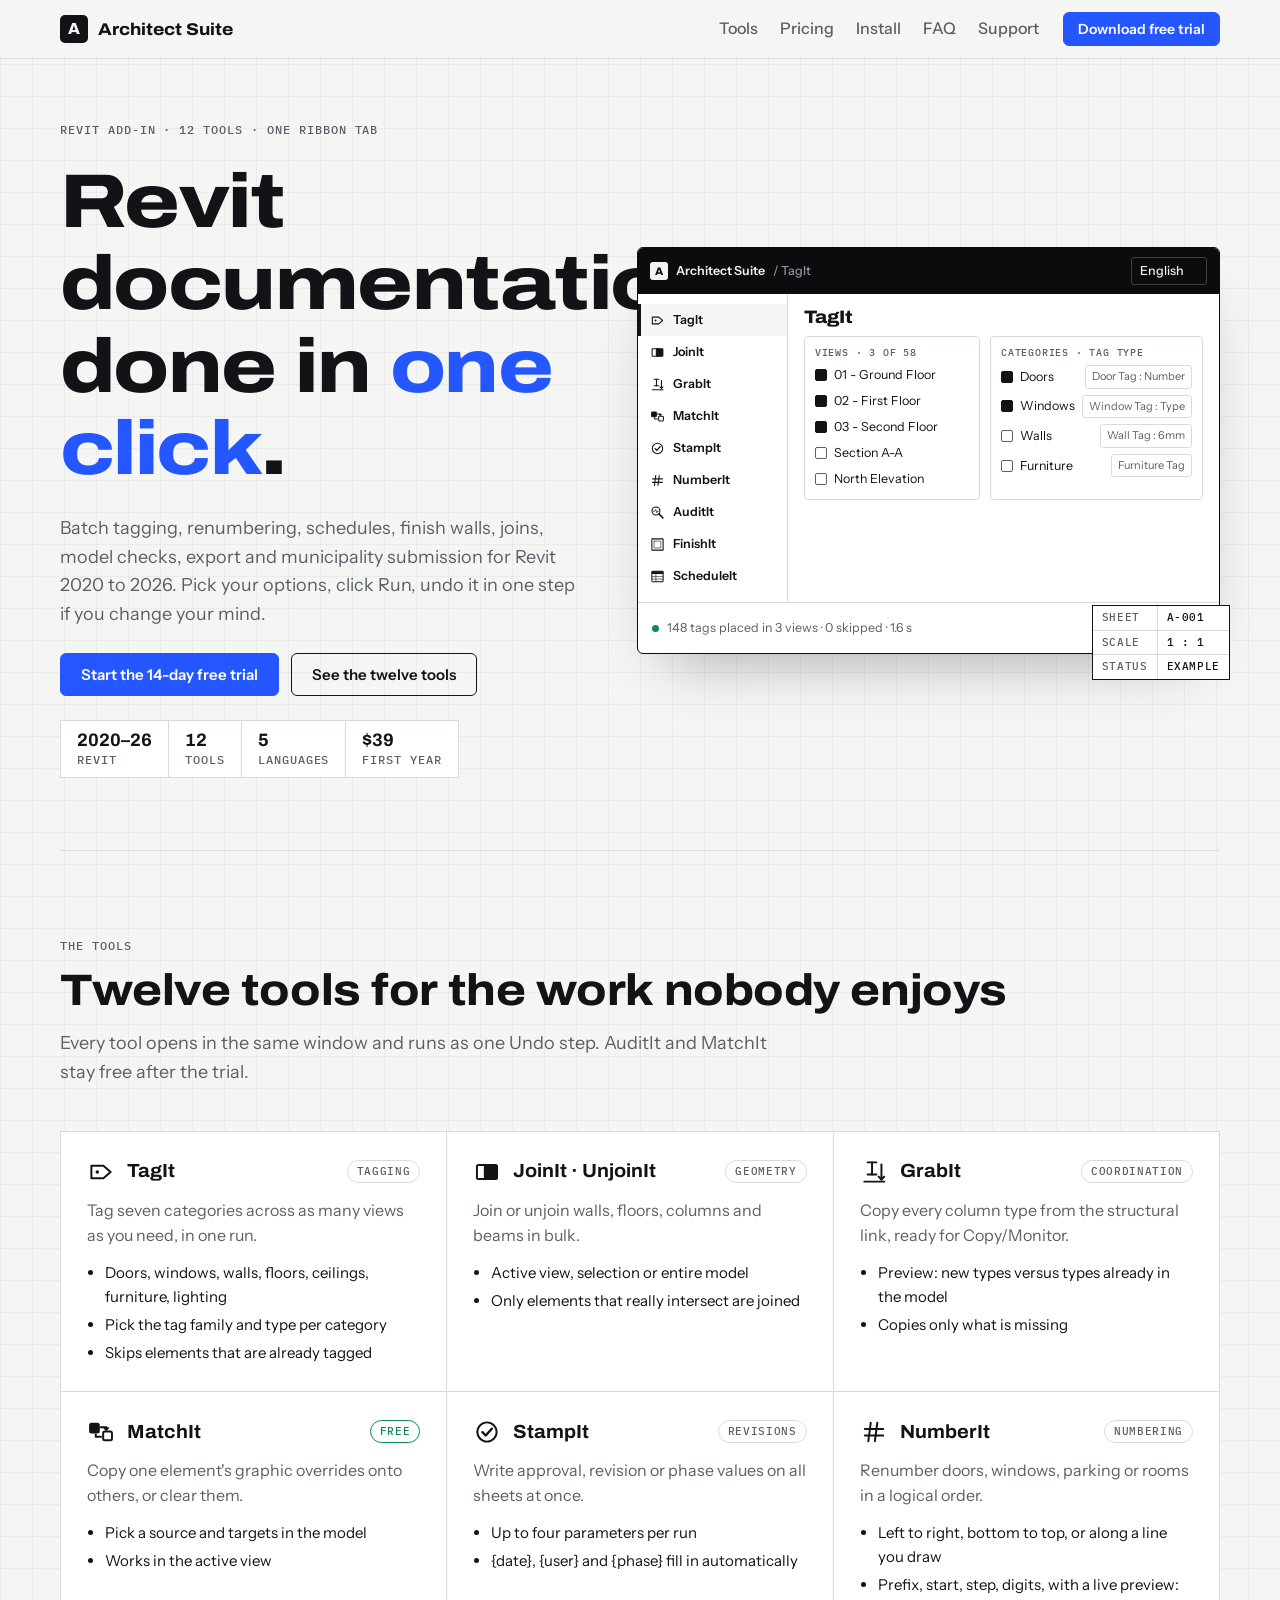
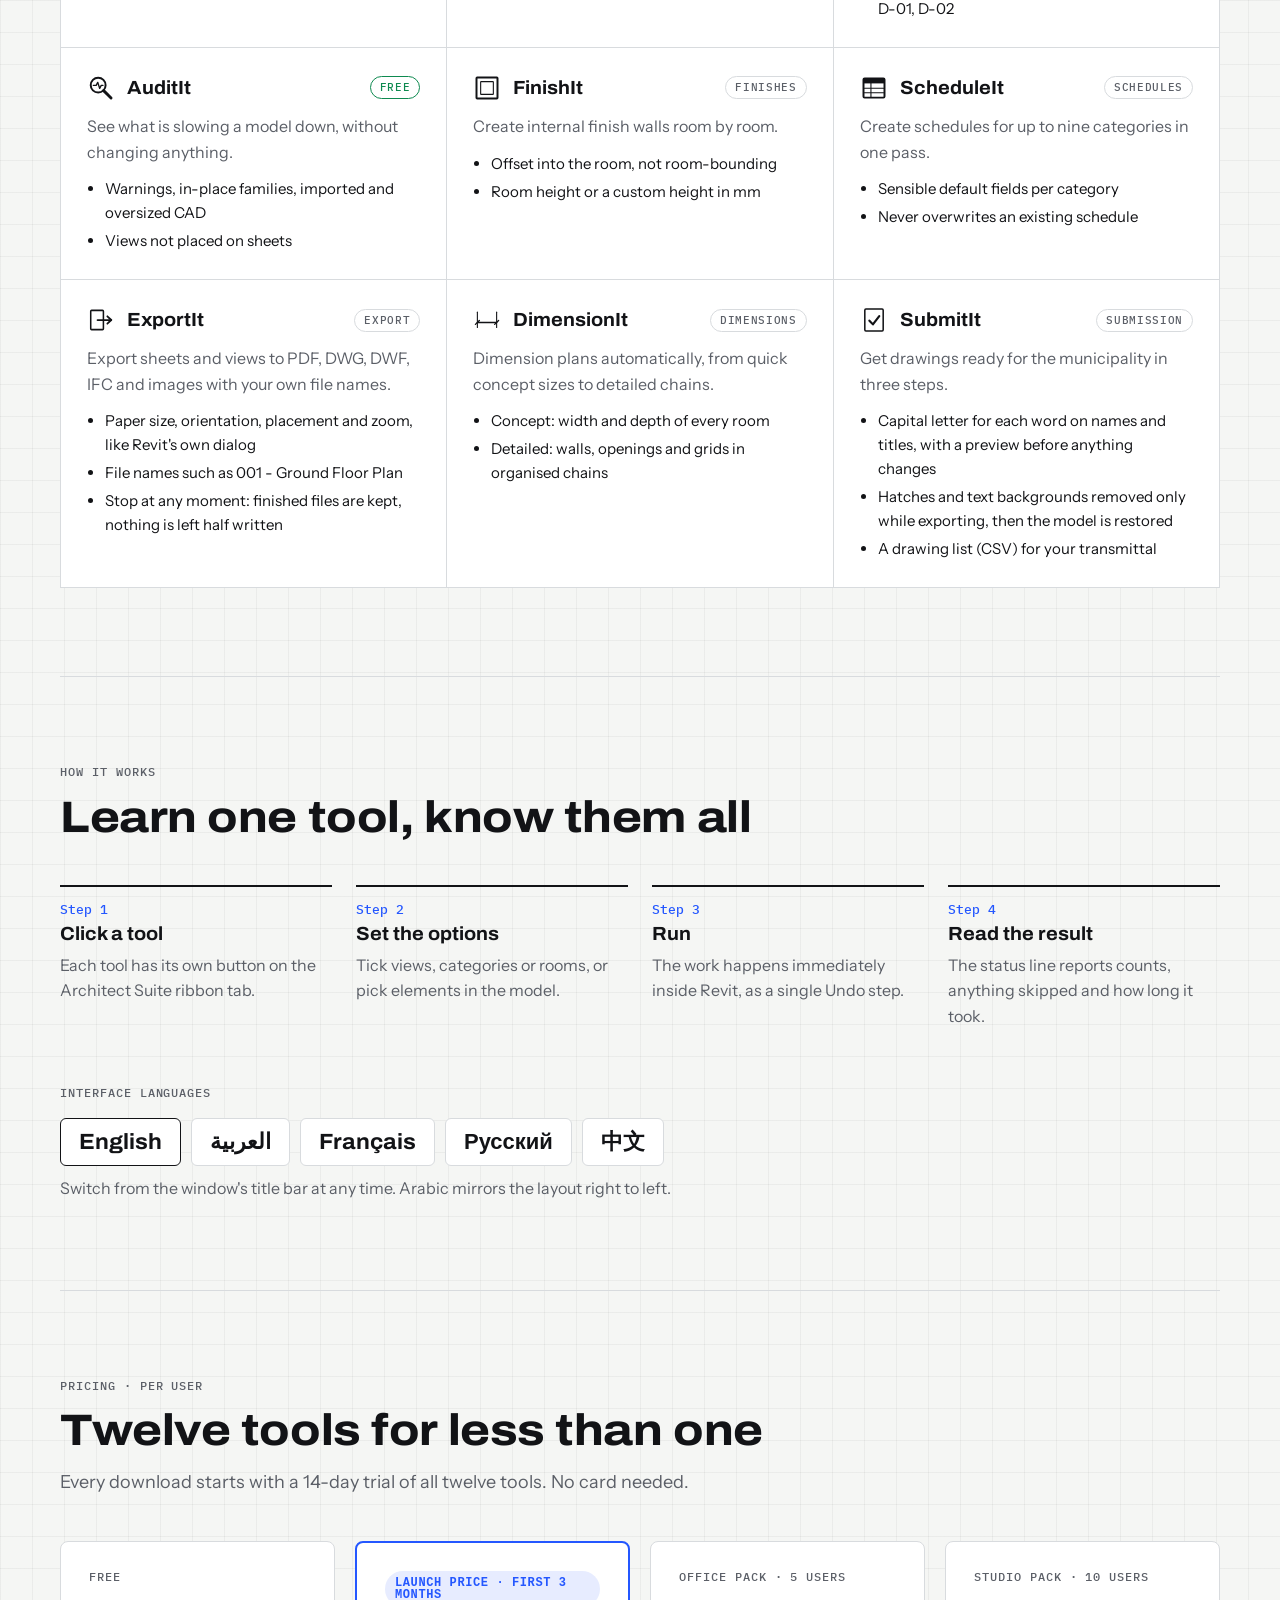
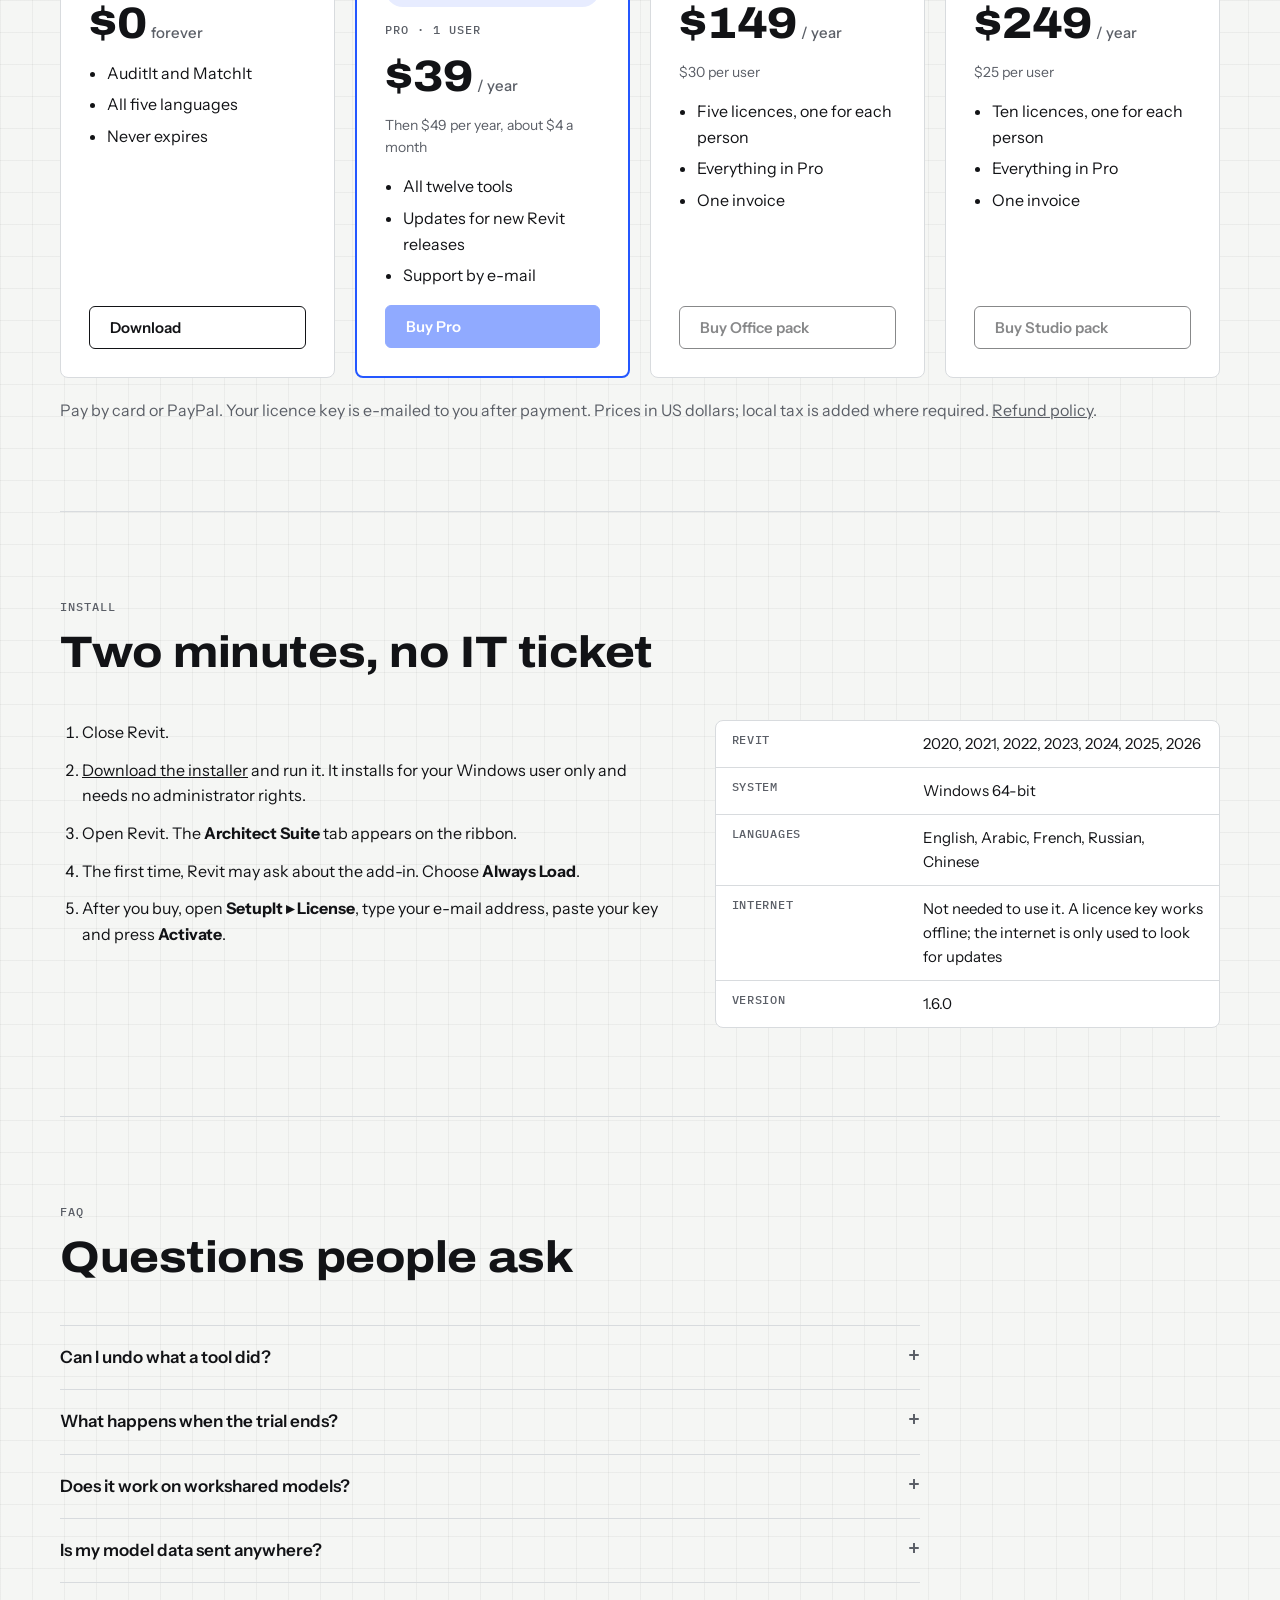
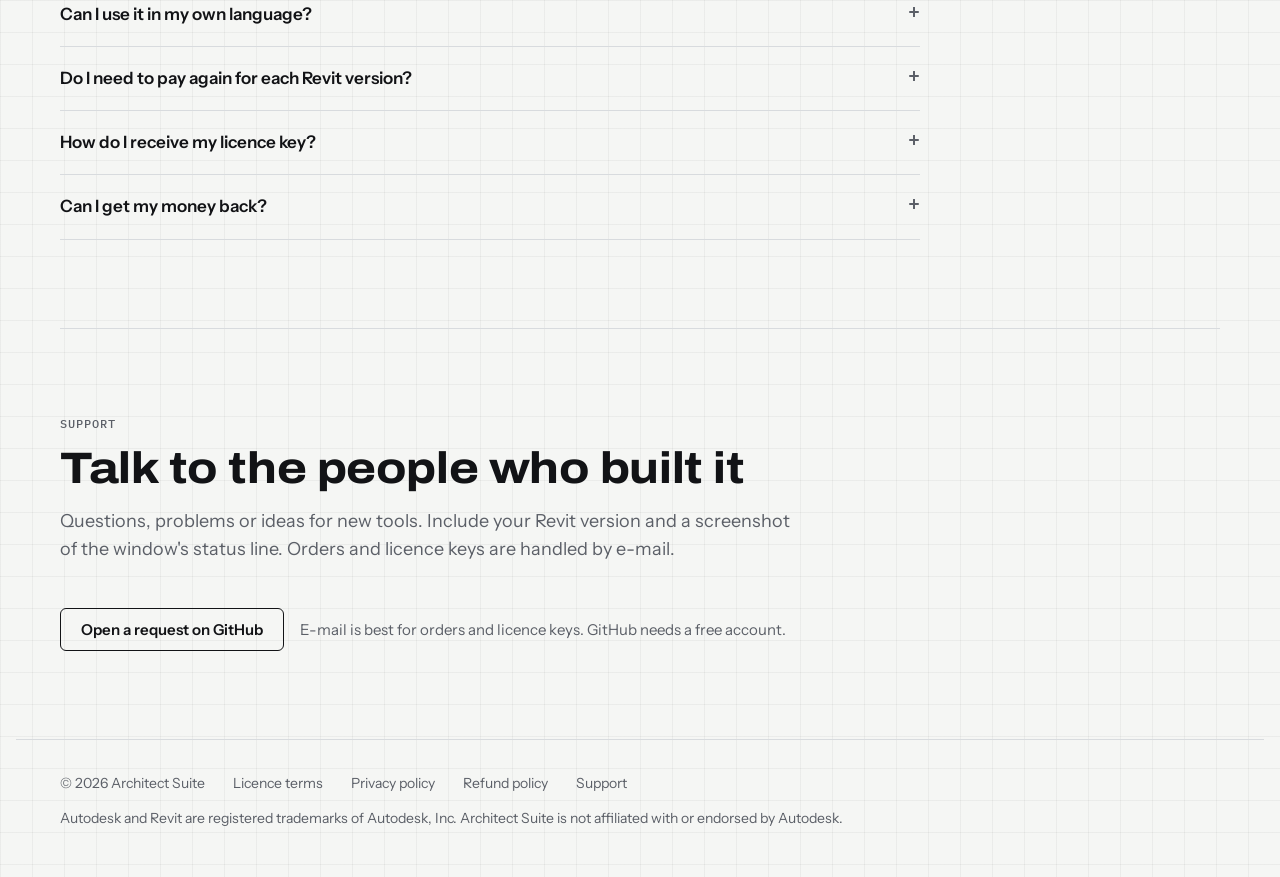
==== commit 8ecd4b14: "Website: direct sales (pricing plans, config file, terms/refund/privacy pages) Co-Authored-By: Claud" ====
--- a/index.html
+++ b/index.html
@@ -5,7 +5,7 @@
 <meta name="viewport" content="width=device-width, initial-scale=1, viewport-fit=cover">
 <meta name="description" content="Architect Suite: twelve Revit productivity tools for tagging, numbering, schedules, finish walls, joins, model audit, export and municipality submission. Revit 2020-2026, five languages.">
 <meta property="og:title" content="Architect Suite for Revit">
-<meta property="og:description" content="Twelve Revit tools, one ribbon tab. 30-day free trial on the Autodesk Marketplace.">
+<meta property="og:description" content="Twelve Revit tools, one ribbon tab. 14-day free trial. Download the installer and try every tool.">
 <meta property="og:url" content="https://conanarchi.github.io/architect-suite/">
 <title>Architect Suite</title>
 <link rel="preconnect" href="https://fonts.googleapis.com">
@@ -21,7 +21,7 @@
     <nav class="links" aria-label="Sections">
       <a href="#tools">Tools</a><a href="#pricing">Pricing</a><a href="#install">Install</a><a href="#faq">FAQ</a><a href="#support">Support</a>
     </nav>
-    <a class="btn primary small" href="https://marketplace.autodesk.com/" target="_blank" rel="noopener">Get it on Autodesk Marketplace</a>
+    <a class="btn primary small" data-link="download" href="#install">Download free trial</a>
   </div>
 </header>
 <main class="wrap" id="top">
@@ -32,7 +32,7 @@
         <h1>Revit documentation, done in <em>one click</em>.</h1>
         <p class="lead">Batch tagging, renumbering, schedules, finish walls, joins, model checks, export and municipality submission for Revit 2020 to 2026. Pick your options, click Run, undo it in one step if you change your mind.</p>
         <div class="cta-row">
-          <a class="btn primary" href="https://marketplace.autodesk.com/" target="_blank" rel="noopener">Start the 30-day free trial</a>
+          <a class="btn primary" data-link="download" href="#install">Start the 14-day free trial</a>
           <a class="btn" href="#tools">See the twelve tools</a>
         </div>
         <div class="specs" aria-label="At a glance">
@@ -154,31 +154,39 @@
     <div class="sec-head">
       <span class="label">Pricing · per user</span>
       <h2>Twelve tools for less than one</h2>
-      <p class="lead">Every plan starts with a 30-day trial of all twelve tools.</p>
+      <p class="lead">Every download starts with a 14-day trial of all twelve tools. No card needed.</p>
     </div>
     <div class="plans">
       <div class="plan">
         <span class="label">Free</span>
         <div class="price">$0<small>forever</small></div>
-        <ul><li>AuditIt</li><li>MatchIt</li><li>All five languages</li></ul>
-        <a class="btn" href="https://marketplace.autodesk.com/" target="_blank" rel="noopener">Install free</a>
+        <ul><li>AuditIt and MatchIt</li><li>All five languages</li><li>Never expires</li></ul>
+        <a class="btn" data-link="download" href="#install">Download</a>
       </div>
       <div class="plan best">
         <span class="pill">Launch price · first 3 months</span>
-        <span class="label">Pro yearly</span>
+        <span class="label">Pro · 1 user</span>
         <div class="price">$39<small>/ year</small></div>
         <span class="was">Then $49 per year, about $4 a month</span>
-        <ul><li>All twelve tools</li><li>Updates for new Revit releases</li><li>Support via GitHub</li></ul>
-        <a class="btn primary" href="https://marketplace.autodesk.com/" target="_blank" rel="noopener">Start free trial</a>
+        <ul><li>All twelve tools</li><li>Updates for new Revit releases</li><li>Support by e-mail</li></ul>
+        <a class="btn primary" data-buy="pro" href="#support">Buy Pro</a>
       </div>
       <div class="plan">
-        <span class="label">Pro monthly</span>
-        <div class="price">$5.99<small>/ month</small></div>
-        <ul><li>All twelve tools</li><li>Cancel any time</li><li>Good for short projects</li></ul>
-        <a class="btn" href="https://marketplace.autodesk.com/" target="_blank" rel="noopener">Start free trial</a>
-      </div>
-    </div>
-    <p class="trialnote">Purchases are handled by the Autodesk Marketplace and paid through PayPal. Prices in US dollars.</p>
+        <span class="label">Office pack · 5 users</span>
+        <div class="price">$149<small>/ year</small></div>
+        <span class="was">$30 per user</span>
+        <ul><li>Five licences, one for each person</li><li>Everything in Pro</li><li>One invoice</li></ul>
+        <a class="btn" data-buy="office" href="#support">Buy Office pack</a>
+      </div>
+      <div class="plan">
+        <span class="label">Studio pack · 10 users</span>
+        <div class="price">$249<small>/ year</small></div>
+        <span class="was">$25 per user</span>
+        <ul><li>Ten licences, one for each person</li><li>Everything in Pro</li><li>One invoice</li></ul>
+        <a class="btn" data-buy="studio" href="#support">Buy Studio pack</a>
+      </div>
+    </div>
+    <p class="trialnote">Pay by card or PayPal. Your licence key is e-mailed to you after payment. Prices in US dollars; local tax is added where required. <a href="refund.html">Refund policy</a>.</p>
   </section>
   <section id="install">
     <div class="sec-head">
@@ -188,18 +196,18 @@
     <div class="install">
       <ol>
         <li>Close Revit.</li>
-        <li>Download Architect Suite from the Autodesk Marketplace and run the installer.</li>
+        <li><a data-link="download" href="#install">Download the installer</a> and run it. It installs for your Windows user only and needs no administrator rights.</li>
         <li>Open Revit. The <b>Architect Suite</b> tab appears on the ribbon.</li>
         <li>The first time, Revit may ask about the add-in. Choose <b>Always Load</b>.</li>
-        <li>Sign in to Revit with the Autodesk account you bought it with to unlock Pro.</li>
+        <li>After you buy, open <b>SetupIt ▸ License</b>, type your e-mail address, paste your key and press <b>Activate</b>.</li>
       </ol>
       <div class="req">
         <table>
           <tr><th>Revit</th><td>2020, 2021, 2022, 2023, 2024, 2025, 2026</td></tr>
           <tr><th>System</th><td>Windows 64-bit</td></tr>
           <tr><th>Languages</th><td>English, Arabic, French, Russian, Chinese</td></tr>
-          <tr><th>Internet</th><td>Needed once to confirm a purchase; works offline for 14 days after</td></tr>
-          <tr><th>Version</th><td>1.0.0</td></tr>
+          <tr><th>Internet</th><td>Not needed to use it. A licence key works offline; the internet is only used to look for updates</td></tr>
+          <tr><th>Version</th><td><span data-cfg="version">1.6.0</span></td></tr>
         </table>
       </div>
     </div>
@@ -211,52 +219,39 @@
     </div>
     <div class="faq">
       <details><summary>Can I undo what a tool did?</summary><p>Yes. Every run is a single Revit Undo step, named after the tool. Press Ctrl+Z once to revert the whole run.</p></details>
-      <details><summary>What happens when the trial ends?</summary><p>AuditIt and MatchIt keep working for free. The other ten tools show a short message with a link to buy Pro. Nothing in your models is affected.</p></details>
+      <details><summary>What happens when the trial ends?</summary><p>AuditIt and MatchIt keep working for free. The other ten tools show a short message with a link to buy Pro. Nothing in your models is affected, and you can still open everything you made.</p></details>
       <details><summary>Does it work on workshared models?</summary><p>Yes, like any other edit. Make sure the elements are not borrowed by someone else, then sync as usual.</p></details>
-      <details><summary>Is my model data sent anywhere?</summary><p>No. The only thing sent is your Autodesk user ID, to Autodesk, to confirm your purchase. See the <a href="privacy.html">privacy policy</a>.</p></details>
+      <details><summary>Is my model data sent anywhere?</summary><p>No. Your model never leaves your computer. A licence key is checked on your PC without the internet. See the <a href="privacy.html">privacy policy</a>.</p></details>
       <details><summary>Can I use it in my own language?</summary><p>The interface is available in English, Arabic, French, Russian and Chinese. It works with any Revit interface language.</p></details>
-      <details><summary>Do I need to pay again for each Revit version?</summary><p>No. One licence covers every supported Revit version on your computer, including new releases while your subscription is active.</p></details>
+      <details><summary>Do I need to pay again for each Revit version?</summary><p>No. One licence covers every supported Revit version on your computer, including new releases while your licence is active.</p></details>
+      <details><summary>How do I receive my licence key?</summary><p>After payment, the key is sent to the e-mail address you paid with. In Revit, open <b>SetupIt ▸ License</b>, type that e-mail address, paste the key and press <b>Activate</b>. The key then works offline.</p></details>
+      <details><summary>Can I get my money back?</summary><p>Yes, within 14 days of purchase if it does not work for you. See the <a href="refund.html">refund policy</a>.</p></details>
     </div>
   </section>
   <section id="support">
     <div class="sec-head">
       <span class="label">Support</span>
       <h2>Talk to the people who built it</h2>
-      <p class="lead">Questions, problems or ideas for new tools. Include your Revit version and a screenshot of the window's status line.</p>
+      <p class="lead">Questions, problems or ideas for new tools. Include your Revit version and a screenshot of the window's status line. Orders and licence keys are handled by e-mail.</p>
     </div>
     <div class="support">
-      <a class="btn primary" href="https://github.com/Conanarchi/architect-suite/issues" target="_blank" rel="noopener">Open a support request on GitHub</a>
-      <span class="lead" style="font-size:15px">Free GitHub account needed. Search existing requests first.</span>
-    </div>
-  </section>
-  <section id="privacy">
-    <div class="sec-head">
-      <span class="label">Privacy policy · last updated 4 October 2026</span>
-      <h2>Privacy policy</h2>
-    </div>
-    <div class="policy">
-      <p>Architect Suite is a Revit add-in published by the Architect Suite team. This policy explains what information it uses.</p>
-      <h3>Information we use</h3>
-      <p>To confirm that you purchased Architect Suite, the add-in sends your Autodesk user ID and our app ID to Autodesk's entitlement service. We do not receive your name, email address, project files or model data. Purchases are processed by Autodesk and PayPal under their own privacy policies.</p>
-      <h3>Information stored on your computer</h3>
-      <p>The add-in saves your language choice (settings.json) and your trial and licence status (license.json) in %AppData%\ArchitectSuite. These files stay on your computer and are not sent to us.</p>
-      <h3>No tracking</h3>
-      <p>Architect Suite does not collect analytics, usage statistics or model content, and does not share data with third parties beyond the entitlement check above.</p>
-      <h3>Retention and removal</h3>
-      <p>Uninstalling the add-in and deleting the %AppData%\ArchitectSuite folder removes all data it stored. Uninstalling also stops the entitlement check.</p>
-      <h3>Contact</h3>
-      <p>Questions about this policy: open a request at <a href="https://github.com/Conanarchi/architect-suite/issues">https://github.com/Conanarchi/architect-suite/issues</a>.</p>
+      <a class="btn primary" data-link="email" href="#support"></a>
+      <a class="btn" data-link="issues" href="#support">Open a request on GitHub</a>
+      <span class="lead" style="font-size:15px">E-mail is best for orders and licence keys. GitHub needs a free account.</span>
     </div>
   </section>
 </main>
 <footer>
   <div class="wrap">
-    <span>© 2026 Architect Suite</span>
+    <span>© 2026 <span data-cfg="legalName">Architect Suite</span></span>
+    <a href="terms.html">Licence terms</a>
     <a href="privacy.html">Privacy policy</a>
+    <a href="refund.html">Refund policy</a>
     <a href="#support">Support</a>
-    <a href="https://marketplace.autodesk.com/" target="_blank" rel="noopener">Autodesk Marketplace</a>
     <span class="tm">Autodesk and Revit are registered trademarks of Autodesk, Inc. Architect Suite is not affiliated with or endorsed by Autodesk.</span>
   </div>
 </footer>
+<script src="site-config.js"></script>
+<script src="site.js"></script>
 </body>
 </html>
--- a/style.css
+++ b/style.css
@@ -108,8 +108,10 @@
 .langs{display:flex;flex-wrap:wrap;gap:10px;margin-top:8px}
 .langs span{font:700 22px/1 var(--display);font-stretch:105%;padding:12px 18px;border:1.5px solid var(--line);border-radius:6px;background:var(--sheet)}
 .langs span:first-child{border-color:var(--ink)}
-.plans{display:grid;grid-template-columns:repeat(3,minmax(0,1fr));gap:20px;align-items:stretch}
-@media (max-width:900px){.plans{grid-template-columns:1fr}}
+.plans{display:grid;grid-template-columns:repeat(4,minmax(0,1fr));gap:20px;align-items:stretch}
+@media (max-width:1100px){.plans{grid-template-columns:repeat(2,minmax(0,1fr))}}
+@media (max-width:640px){.plans{grid-template-columns:1fr}}
+.btn[aria-disabled="true"]{opacity:.5;cursor:not-allowed;pointer-events:none}
 .plan{background:var(--sheet);border:1px solid var(--line);border-radius:8px;padding:28px;display:flex;flex-direction:column;gap:16px;min-width:0}
 .plan.best{border:2px solid var(--accent)}
 .plan .price{font:800 44px/1 var(--display);font-stretch:110%;font-variant-numeric:tabular-nums}
